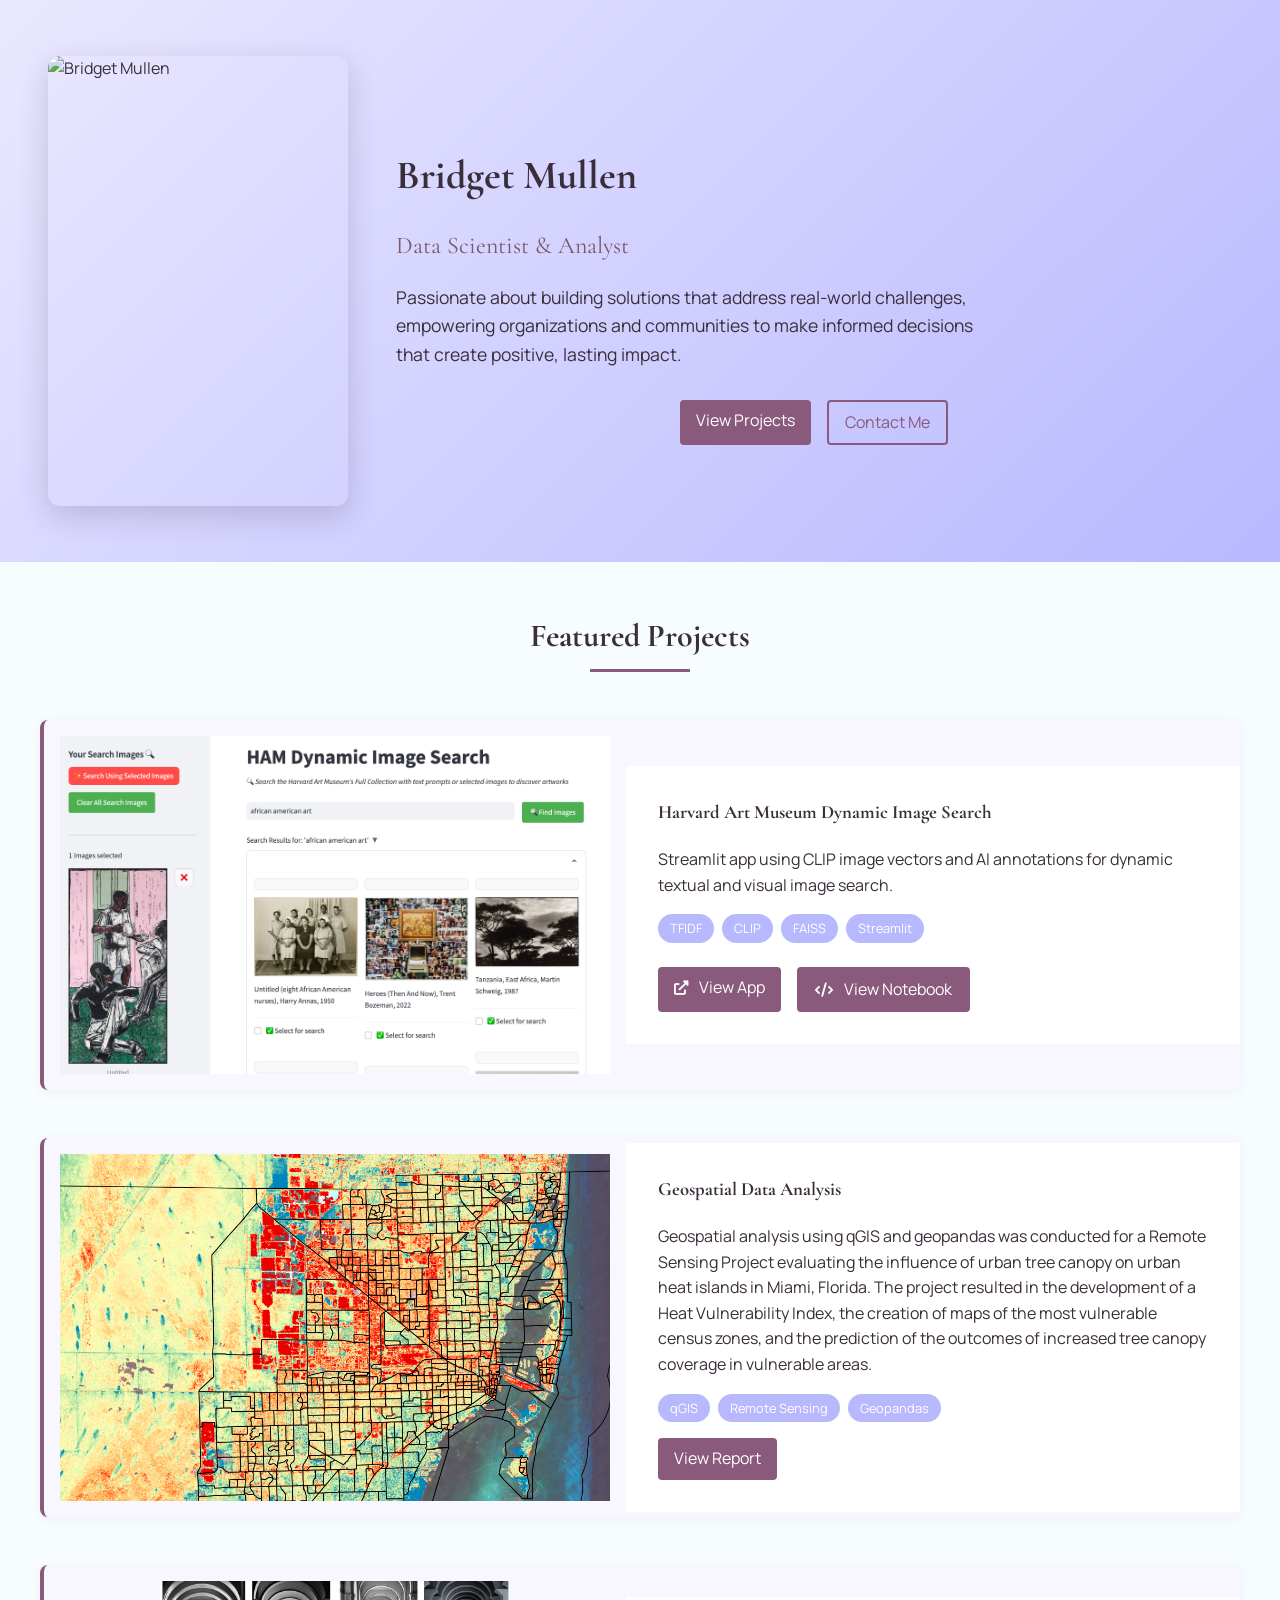
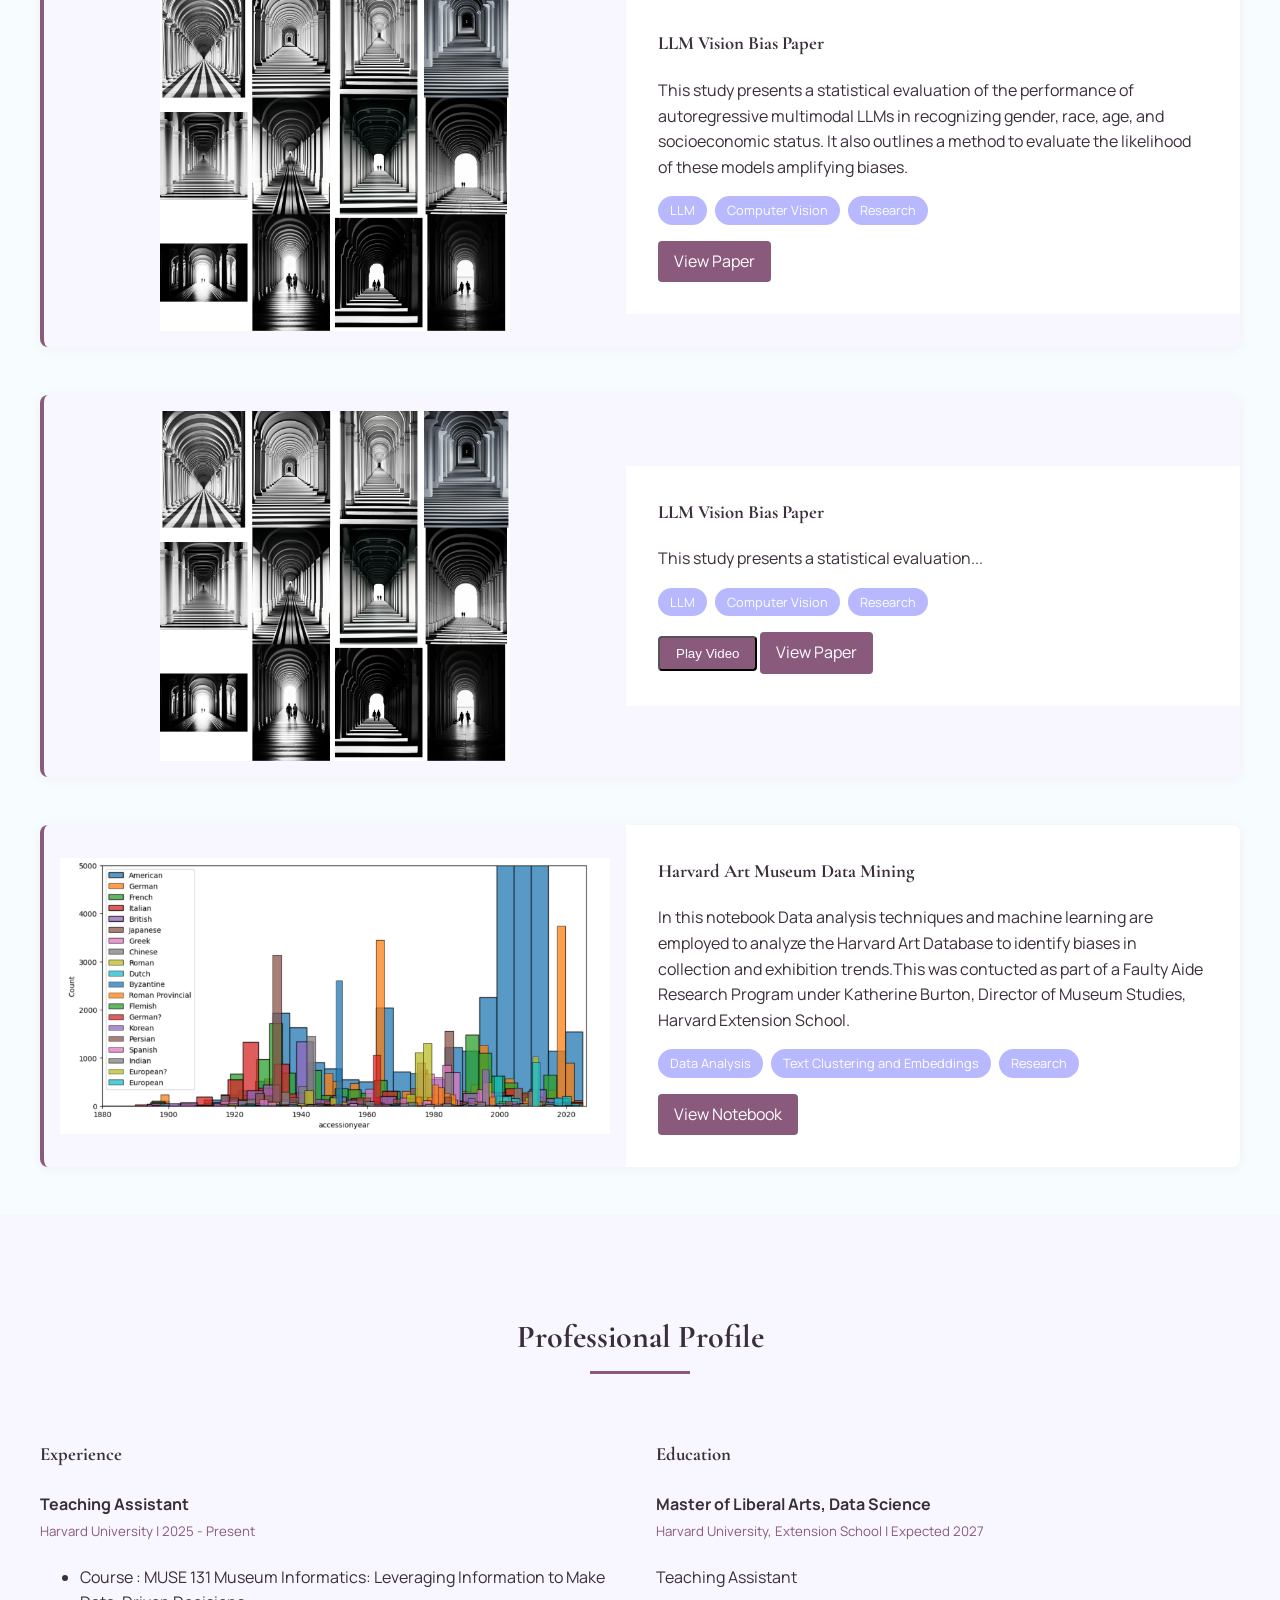
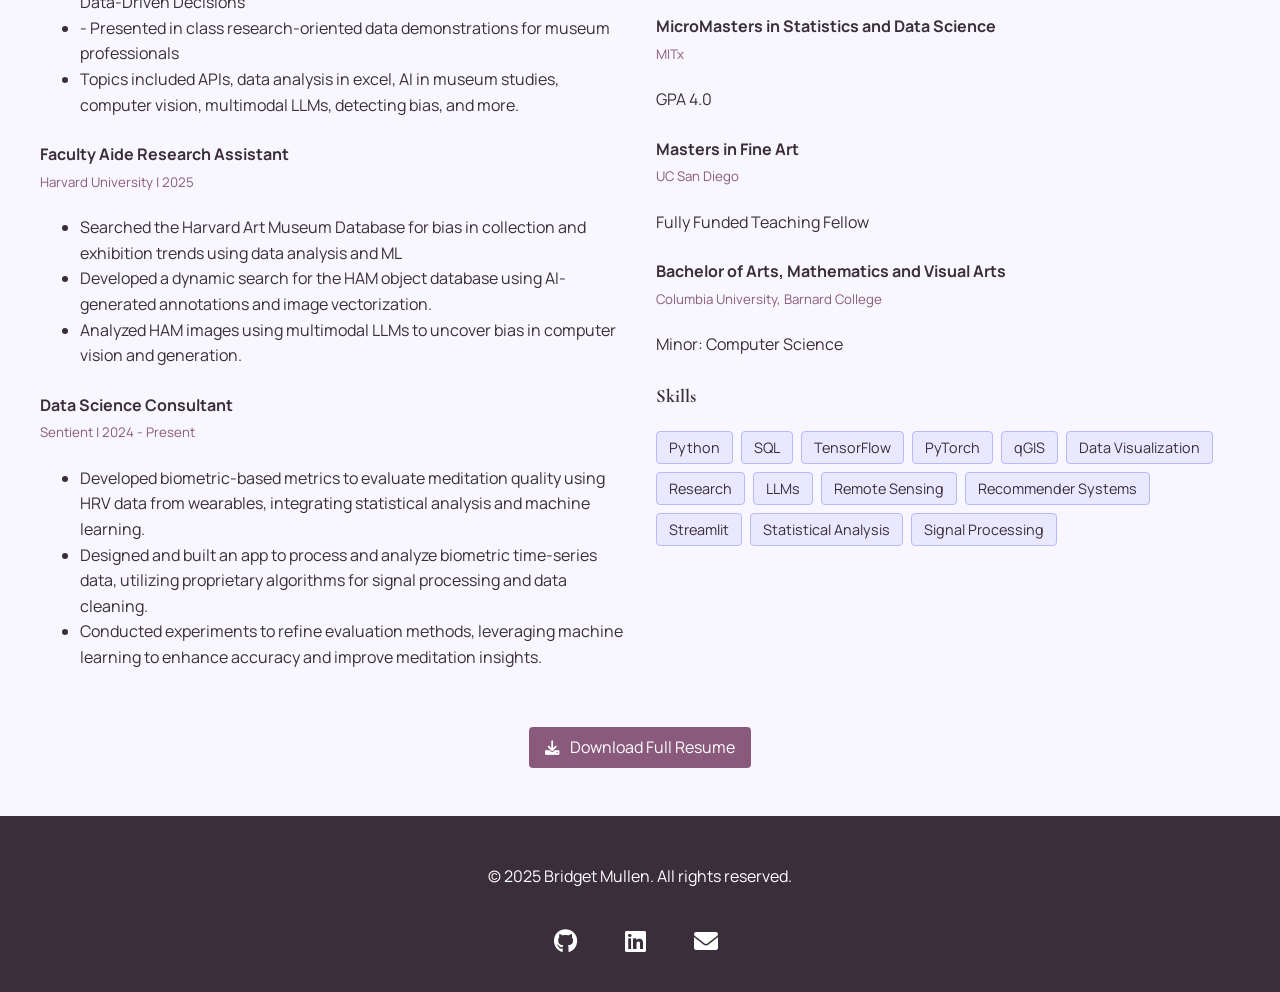
==== index.html @ e58951cc "Update index.html" ====
<!DOCTYPE html>
<html lang="en">
<head>
    <meta charset="UTF-8">
    <meta name="viewport" content="width=device-width, initial-scale=1.0">
    <meta name="description" content="Data Science Portfolio of Bridget Mullen">
    <title>Bridget Mullen | Data Science Portfolio</title>
    <link rel="stylesheet" href="style.css">
    <link href="https://fonts.googleapis.com/css2?family=Manrope:wght@400;700&family=Cormorant+Garamond:wght@400;700&display=swap" rel="stylesheet">
    <link rel="stylesheet" href="https://cdnjs.cloudflare.com/ajax/libs/font-awesome/6.0.0/css/all.min.css">
</head>
<body>
   <header class="hero">
    <div class="hero-content">
        <!-- Image on the left -->
        <div class="profile-image-container">
            <img src="https://github.com/bridget-mullen/bridget-mullen.github.io/blob/main/assets/images/%2312%20-%20Bridget%20Mullen%20-%20HeadshotPro.png?raw=true" alt="Bridget Mullen" class="profile-image">
        </div>
        
        <!-- Text content on the right -->
        <div class="hero-text">
            <h1>Bridget Mullen</h1>
            <h2>Data Scientist & Analyst</h2>
            <p class="hero-description">Passionate about building solutions that address real-world challenges, empowering organizations and communities to make informed decisions that create positive, lasting impact.</p>
            <div class="hero-buttons">
                <a href="#projects" class="btn">View Projects</a>
                <a href="#contact" class="btn btn-outline">Contact Me</a>
            </div>
        </div>
    </div>
</header>

    <section id="projects" class="projects">
        <h2 class="section-title">Featured Projects</h2>
        <div class="project-card">
    <div class="project-image">
        <img src="assets/images/image_search.png" alt="Dynamic Image Search">
    </div>
    <div class="project-details">
        <h3>Harvard Art Museum Dynamic Image Search</h3>
        <p>Streamlit app using CLIP image vectors and AI annotations for dynamic textual and visual image search.</p>
        <div class="project-tech">
            <span>TFIDF</span>
            <span>CLIP</span>
            <span>FAISS</span>
            <span>Streamlit</span>
        </div>
        <div class="project-buttons">
            <a href="https://ham-dynamic-search.streamlit.app/" class="btn" target="_blank">
                <i class="fas fa-external-link-alt"></i> View App
            </a>
            <a href="https://bridget-mullen.github.io/assets/docs/Final_Project-Copy3.html" class="btn btn-secondary" target="_blank">
           
                <i class="fas fa-code"></i> View Notebook
            </a>
        </div>
    </div>
</div>
       

        <div class="project-card">
            <div class="project-image">
                <img src="assets/images/geospatial.png" alt="Geospatial Project">
            </div>
            <div class="project-details">
                <h3>Geospatial Data Analysis</h3>
                <p>Geospatial analysis using qGIS and geopandas was conducted for a Remote Sensing Project evaluating the influence of urban tree canopy on urban heat islands in Miami, Florida. The project resulted in the development of a Heat Vulnerability Index, the creation of maps of the most vulnerable census zones, and the prediction of the outcomes of increased tree canopy coverage in vulnerable areas.</p>
                <div class="project-tech">
                    <span>qGIS</span>
                    <span>Remote Sensing</span>
                    <span>Geopandas</span>
                </div>
                <a href="https://bridget-mullen.github.io/assets/docs/RS_Final_Project-compressed.pdf" class="btn" target="_blank">View Report</a>
            </div>
        </div>

                <div class="project-card">
            <div class="project-image">
                <img src="assets/images/Liberty_Party_last_gemini.jpg" alt="Vision Bias">
            </div>
            <div class="project-details">
                <h3>LLM Vision Bias Paper</h3>
                <p>This study presents a statistical evaluation of the performance of autoregressive multimodal LLMs in recognizing gender, race, age, and socioeconomic status. It also outlines a method to evaluate the likelihood of these models amplifying biases.</p>
                <div class="project-tech">
                    <span>LLM</span>
                    <span>Computer Vision</span>
                    <span>Research</span>
                </div>
                <a href="https://github.com/bridget-mullen/urban-heat-analysis" class="btn" target="_blank">View Paper</a>
            </div>
        </div>

        <div class="project-card">
            <div class="project-image">
                <img src="assets/images/Liberty_Party_last_gemini.jpg" alt="Vision Bias">
            </div>
            <div class="project-details">
                <h3>LLM Vision Bias Paper</h3>
                <p>This study presents a statistical evaluation...</p>
                <div class="project-tech">
                    <span>LLM</span>
                    <span>Computer Vision</span>
                    <span>Research</span>
                </div>
                
                <!-- Button to show/hide the iframe -->
                <button onclick="toggleVideo()" class="btn">Play Video</button>
                
                <!-- Hidden iframe (initially invisible) -->
                <iframe id="drive-video" src="https://drive.google.com/file/d/1A3BQ5AdzlNf-homxu3ZvRNxUe1dcqLgn/preview" width="600" height="400" allow="autoplay" style="display: none; margin-top: 15px; border: none;"></iframe>
                
                <a href="https://github.com/bridget-mullen/urban-heat-analysis" class="btn" target="_blank">View Paper</a>
            </div>
        </div>
        
        <!-- Simple inline JavaScript (no separate .js file needed) -->
        <script>
        function toggleVideo() {
            const iframe = document.getElementById('drive-video');
            const button = document.querySelector('button[onclick="toggleVideo()"]');
            
            if (iframe.style.display === 'none') {
                iframe.style.display = 'block';
                button.textContent = 'Hide Video';
            } else {
                iframe.style.display = 'none';
                button.textContent = 'Play Video';
            }
        }
        </script>

                        <div class="project-card">
            <div class="project-image">
                <img src="assets/images/HAM_culture.png" alt="HAM Analysis">
            </div>
            <div class="project-details">
                <h3>Harvard Art Museum Data Mining</h3>
                <p>In this notebook Data analysis techniques and machine learning are employed to analyze the Harvard Art Database to identify biases in collection and exhibition trends.This was contucted as part of a Faulty Aide Research Program under Katherine Burton, Director of Museum Studies, Harvard Extension School.</p>
                <div class="project-tech">
                    <span>Data Analysis</span>
                    <span>Text Clustering and Embeddings</span>
                    <span>Research</span>
                </div>
                <a href="https://bridget-mullen.github.io/assets/docs/Final_Presentation.html" class="btn" target="_blank">View Notebook</a>
            </div>
        </div>
        
    </section>

    <section class="resume">
        <h2 class="section-title">Professional Profile</h2>
        <div class="resume-content">
            <div class="resume-column">
                <h3>Experience</h3>
                <div class="resume-item">
                    <h4>Teaching Assistant</h4>
                    <h5>Harvard University | 2025 - Present</h5>
                    <ul>
                        <li>Course : MUSE 131 Museum Informatics: Leveraging Information to Make Data-Driven Decisions</li>
                        <li>- Presented in class research-oriented data demonstrations for museum professionals </li>
                        <li>Topics included APIs, data analysis in excel, AI in museum studies, computer vision, multimodal LLMs, detecting bias, and more.</li>
                    </ul>
                </div>
                <div class="resume-item">
                    <h4>Faculty Aide Research Assistant</h4>
                    <h5>Harvard University | 2025 </h5>
                    <ul>
                        <li>Searched the Harvard Art Museum Database for bias in collection and exhibition trends using data analysis and ML</li>
                        <li>Developed a dynamic search for the HAM object database using AI-generated annotations and image vectorization.</li>
                        <li>Analyzed HAM images using multimodal LLMs to uncover bias in computer vision and generation.</li>
                    </ul>
                </div>
                <div class="resume-item">
                    <h4>Data Science Consultant</h4>
                    <h5>Sentient | 2024 - Present </h5>
                    <ul>
                        <li>Developed biometric-based metrics to evaluate meditation quality using HRV data from wearables, integrating statistical analysis and machine learning.</li>
                        <li>Designed and built an app to process and analyze biometric time-series data, utilizing proprietary algorithms for signal processing and data cleaning.</li>
                        <li>Conducted experiments to refine evaluation methods, leveraging machine learning to enhance accuracy and improve meditation insights.</li>
                    </ul>
                </div>
            </div>
            
            <div class="resume-column">
                <h3>Education</h3>
                <div class="resume-item">
                    <h4>Master of Liberal Arts, Data Science</h4>
                    <h5>Harvard University, Extension School | Expected 2027</h5>
                     <p>Teaching Assistant</p>
                    
                </div>
                <div class="resume-item">
                    <h4>MicroMasters in Statistics and Data Science</h4>
                    <h5>MITx </h5>
                    <p>GPA 4.0</p>
                 
                </div>
                <div class="resume-item">
                    <h4>Masters in Fine Art</h4>
                    <h5>UC San Diego</h5>
                    <p>Fully Funded Teaching Fellow</p>
                 
                </div>
                 <div class="resume-item">
                    <h4>Bachelor of Arts, Mathematics and Visual Arts</h4>
                    <h5>Columbia University, Barnard College </h5>
                     <p>Minor: Computer Science</p>
                   
                </div>
                
                <h3>Skills</h3>
                <div class="skills">
                    <span>Python</span>
                    <span>SQL</span>
                    <span>TensorFlow</span>
                    <span>PyTorch</span>
                    <span>qGIS</span>
                    <span>Data Visualization</span>
                    <span>Research</span>
                    <span>LLMs</span>
                    <span>Remote Sensing</span>
                    <span>Recommender Systems</span>
                    <span>Streamlit</span>
                    <span>Statistical Analysis</span>
                    <span>Signal Processing</span>
                </div>
            </div>
        </div>
        
        <div class="resume-download">
            <a href="assets/resume.pdf" class="btn" download><i class="fas fa-download"></i> Download Full Resume</a>
        </div>
    </section>

    <footer id="contact">
        <div class="footer-content">
            <p>© 2025 Bridget Mullen. All rights reserved.</p>
            <div class="social-links">
                <a href="https://github.com/bridget-mullen" target="_blank" aria-label="GitHub"><i class="fab fa-github"></i></a>
                <a href="https://linkedin.com/in/bridget-mullen-data-science" target="_blank" aria-label="LinkedIn"><i class="fab fa-linkedin"></i></a>
                <a href="mailto:bra026@g.harvard.edu" aria-label="Email"><i class="fas fa-envelope"></i></a>
            </div>
        </div>
    </footer>
</body>
</html>
---- style.css ----
:root {
    /* Original Lavender Base */
    --primary-color: #EAE8FF;       /* Pale lavender (background) */
    --secondary-color: #B8B8FF;     /* Periwinkle (secondary accents) */
    --light-color: #F8F7FF;         /* Ice white (cards/containers) */
    
    /* New Maroon-Infused Colors */
    --accent-color: #8A5A7D;        /* Muted maroon (primary accent) */
    --dark-color: #3A2E3A;          /* Deep maroon-purple (text/headers) */
    --contrast-color: #6D4C5C;      /* Dusty maroon (secondary accents) */
    
    /* Text Colors */
    --text-primary: #3A2E3A;        /* Dark maroon for body text */
    --text-secondary: #5A4A5A;      /* Soft purple-gray for subtitles */

    /* Trial Colors */
    --trial-blue: #f7fcff;
    
    /* Fonts */
    --font-primary: 'Manrope', sans-serif;
    --font-secondary: 'Cormorant Garamond', serif;
    
}


h1, h2, h3 {
  color: var(--dark-color);         /* Deep maroon headers */
  font-family: var(--font-secondary);
}

a, .btn {
  color: var(--accent-color);       /* Muted maroon links */
}
body {
    font-family: var(--font-primary);
    line-height: 1.6;
    color: var(--dark-color);
    margin: 0;
    padding: 0;
    background: var(--trial-blue);
    color: var(--text-primary);       /* Maroon text on lavender */
}

.hero {
    background: linear-gradient(135deg, var(--primary-color), var(--secondary-color));
    padding: 1.5rem 1rem;
}

.hero-content {
    display: flex;
    align-items: center;
    gap: 3rem;
    max-width: 1200px;
    margin: 0 auto;
    padding: 2rem;
}

.hero-content h1 {
    font-family: var(--font-secondary);
    font-size: 3rem;
    margin-bottom: 0.5rem;
}

.hero-content h2 {
    font-weight: 300;
    font-size: 1.5rem;
    opacity: 0.9;
}
.hero-description {
    font-size: 1.1rem;
    line-height: 1.6;
    margin-bottom: 1.5rem;
    color: var(--text-primary);
    max-width: 600px;
}

.hero-text {
    flex: 1;
}

.hero-text h1 {
    font-size: 2.5rem;
    margin-bottom: 0.5rem;
    color: var(--dark-color);
}

.hero-text h2 {
    font-size: 1.5rem;
    font-weight: 400;
    margin-bottom: 1rem;
    color: var(--contrast-color);
}

.section-title {
    font-family: var(--font-secondary);
    font-size: 2rem;
    text-align: center;
    margin: 3rem 0;
    position: relative;
}

.section-title:after {
    content: "";
    display: block;
    width: 100px;
    height: 3px;
    background: var(--accent-color);
    margin: 0.5rem auto;
}

.projects {
    max-width: 1200px;
    margin: 0 auto;
    padding: 0 1rem;
}

.project-card {
    display: flex;
    margin-bottom: 3rem;
    box-shadow: 0 5px 15px rgba(0,0,0,0.1);
    border-radius: 8px;
    overflow: hidden;
    transition: transform 0.3s ease;
    align-items: center; /* This is the key property for vertical centering */

}


.project-card {
  background: var(--light-color);
  border-left: 4px solid var(--accent-color); /* Maroon accent */
  box-shadow: 0 2px 12px rgba(58, 46, 58, 0.05);
}
/* Project buttons container */
.project-buttons {
    display: flex;
    gap: 1rem;
    margin-top: 1.5rem;
    flex-wrap: wrap;
}

/* Secondary button style */
.btn-secondary {
    background: var(--light-color);
    color: var(--accent-color);
    border: 2px solid var(--accent-color);
}

.btn-secondary:hover {
    background: var(--accent-color);
    color: white;
}

/* Button icons */
.btn i {
    margin-right: 8px;
    font-size: 0.9em;
}

.project-image {
    flex: 1;
    display: flex; /* Added */
    align-items: center; /* Added */
    justify-content: center; /* Added */
    min-height: 250px; /* Ensures consistent height */
    padding: 1rem; /* Optional: adds some spacing */
}

.project-image img {
    max-width: 100%;
    max-height: 350px; /* Control maximum image height */
    width: auto;
    height: auto;
    object-fit: contain; /* Preserves aspect ratio */
}



.project-details {
    flex: 1;
    padding: 2rem;
    background: white;
}

.project-details h3 {
    font-family: var(--font-secondary);
    color: var(--dark-color);
    margin-top: 0;
}

/* Profile Image Styling */
.profile-image-container {
    width: 300px; /* Adjust based on your image proportions */
    height: 450px; /* Tall rectangle format */
    border-radius: 12px;
    overflow: hidden;
    box-shadow: 0 10px 30px rgba(58, 46, 58, 0.2);
    flex-shrink: 0;
}

.profile-image {
    width: 100%;
    height: 100%;
    object-fit: cover;
    transition: transform 0.3s ease;
}

.profile-image:hover {
    transform: scale(1.03);
}

.btn {
    display: inline-block;
    background: var(--accent-color);
    color: white;
    padding: 0.5rem 1rem;
    border-radius: 4px;
    text-decoration: none;
    transition: background 0.3s ease;
}

.btn:hover {
    background: var(--contrast-color);
      transform: translateY(-2px);
}

.resume {
    background: var(--light-color);
    padding: 3rem 1rem;
}

.resume-content {
    max-width: 1200px;
    margin: 0 auto;
    display: flex;
    gap: 2rem;
}

.resume-column {
    flex: 1;
}

.resume-item {
    margin-bottom: 1.5rem;
}

.resume-item h4 {
    margin-bottom: 0.25rem;
}

.resume-item h5 {
    color: var(--accent-color);
    font-weight: 400;
    margin-top: 0;
}

.resume-download {
    text-align: center;
    margin-top: 2rem;
}

footer {
    text-align: center;
    padding: 2rem;
    background: var(--dark-color);
    color: white;
}

.social-links a {
    color: white;
    margin: 0 0.5rem;
    text-decoration: none;
}
::selection {
  background: var(--secondary-color); /* Periwinkle highlight */
  color: white;
}

hr {
  border: 1px solid var(--contrast-color); /* Dusty maroon divider */
  opacity: 0.2;
}
@media (prefers-color-scheme: dark) {
  :root {
    --primary-color: #1E1A24;       /* Deep purple background */
    --light-color: #2A2438;         /* Maroon-tinged containers */
    --text-primary: #E2DFFF;         /* Lavender text */
    --accent-color: #C49AB3;         /* Soft maroon */
  }
}
@media (max-width: 768px) {
    .project-card {
        flex-direction: column;
    }
    
    .project-image {
        min-height: 200px;
        width: 100%;
    }
    
    .project-image img {
        max-height: 200px;
    }

    .resume-content {
        flex-direction: column;
    }
}
/* Responsive adjustments */
@media (max-width: 768px) {
    .hero-content {
        flex-direction: column;
        text-align: center;
        gap: 2rem;
    }
    
    .profile-image-container {
        width: 200px;
        height: 280px;
    }
    
    .hero-text {
        display: flex;
        flex-direction: column;
        align-items: center;
    }
    
    .hero-description {
        text-align: center;
    }
}
/* Add these to your existing CSS */

/* Font Awesome icons alignment */
.social-links i, .btn i {
    margin-right: 8px;
}

/* Hero buttons */
.hero-buttons {
    display: flex;
    gap: 1rem;
    justify-content: center;
    margin-top: 2rem;
}

.btn-outline {
    background: transparent;
    border: 2px solid var(--accent-color);
    color: var(--accent-color);
}

/* Project technologies tags */
.project-tech {
    display: flex;
    flex-wrap: wrap;
    gap: 0.5rem;
    margin: 1rem 0;
}

.project-tech span {
    background: var(--secondary-color);
    color: white;
    padding: 0.25rem 0.75rem;
    border-radius: 20px;
    font-size: 0.8rem;
}

/* Skills section */
.skills {
    display: flex;
    flex-wrap: wrap;
    gap: 0.5rem;
}

.skills span {
    background: var(--primary-color);
    color: var(--text-primary);
    padding: 0.25rem 0.75rem;
    border-radius: 4px;
    font-size: 0.9rem;
    border: 1px solid var(--secondary-color);
}

/* Footer improvements */
.footer-content {
    max-width: 1200px;
    margin: 0 auto;
    display: flex;
    flex-direction: column;
    align-items: center;
    gap: 1rem;
}

.social-links {
    display: flex;
    gap: 1.5rem;
}

.social-links a {
    font-size: 1.5rem;
    transition: transform 0.3s ease;
}

.social-links a:hover {
    transform: translateY(-3px);
    color: var(--secondary-color);
}

/* Animation for project cards */
.project-card:hover {
    transform: translateY(-5px);
    box-shadow: 0 10px 20px rgba(58, 46, 58, 0.1);
}

/* Accessibility improvements */
a:focus, button:focus {
    outline: 2px solid var(--accent-color);
    outline-offset: 2px;
}
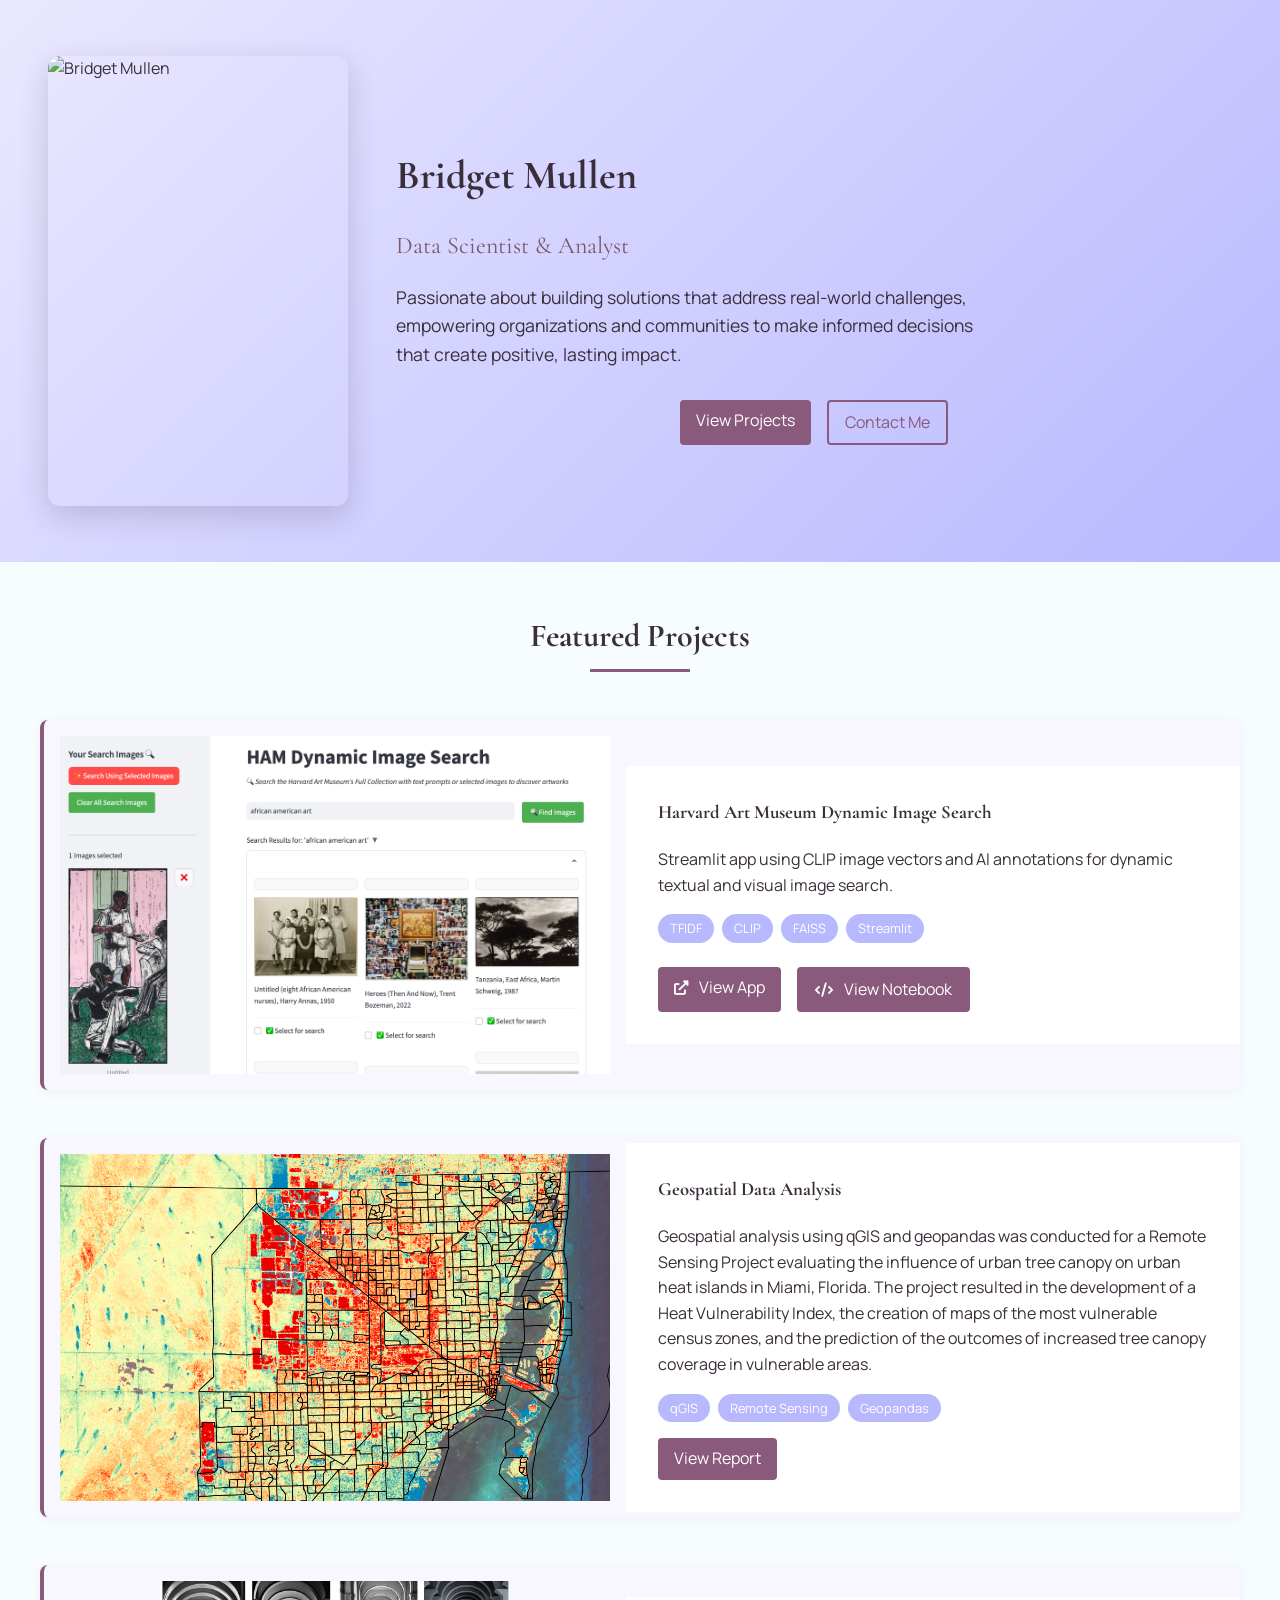
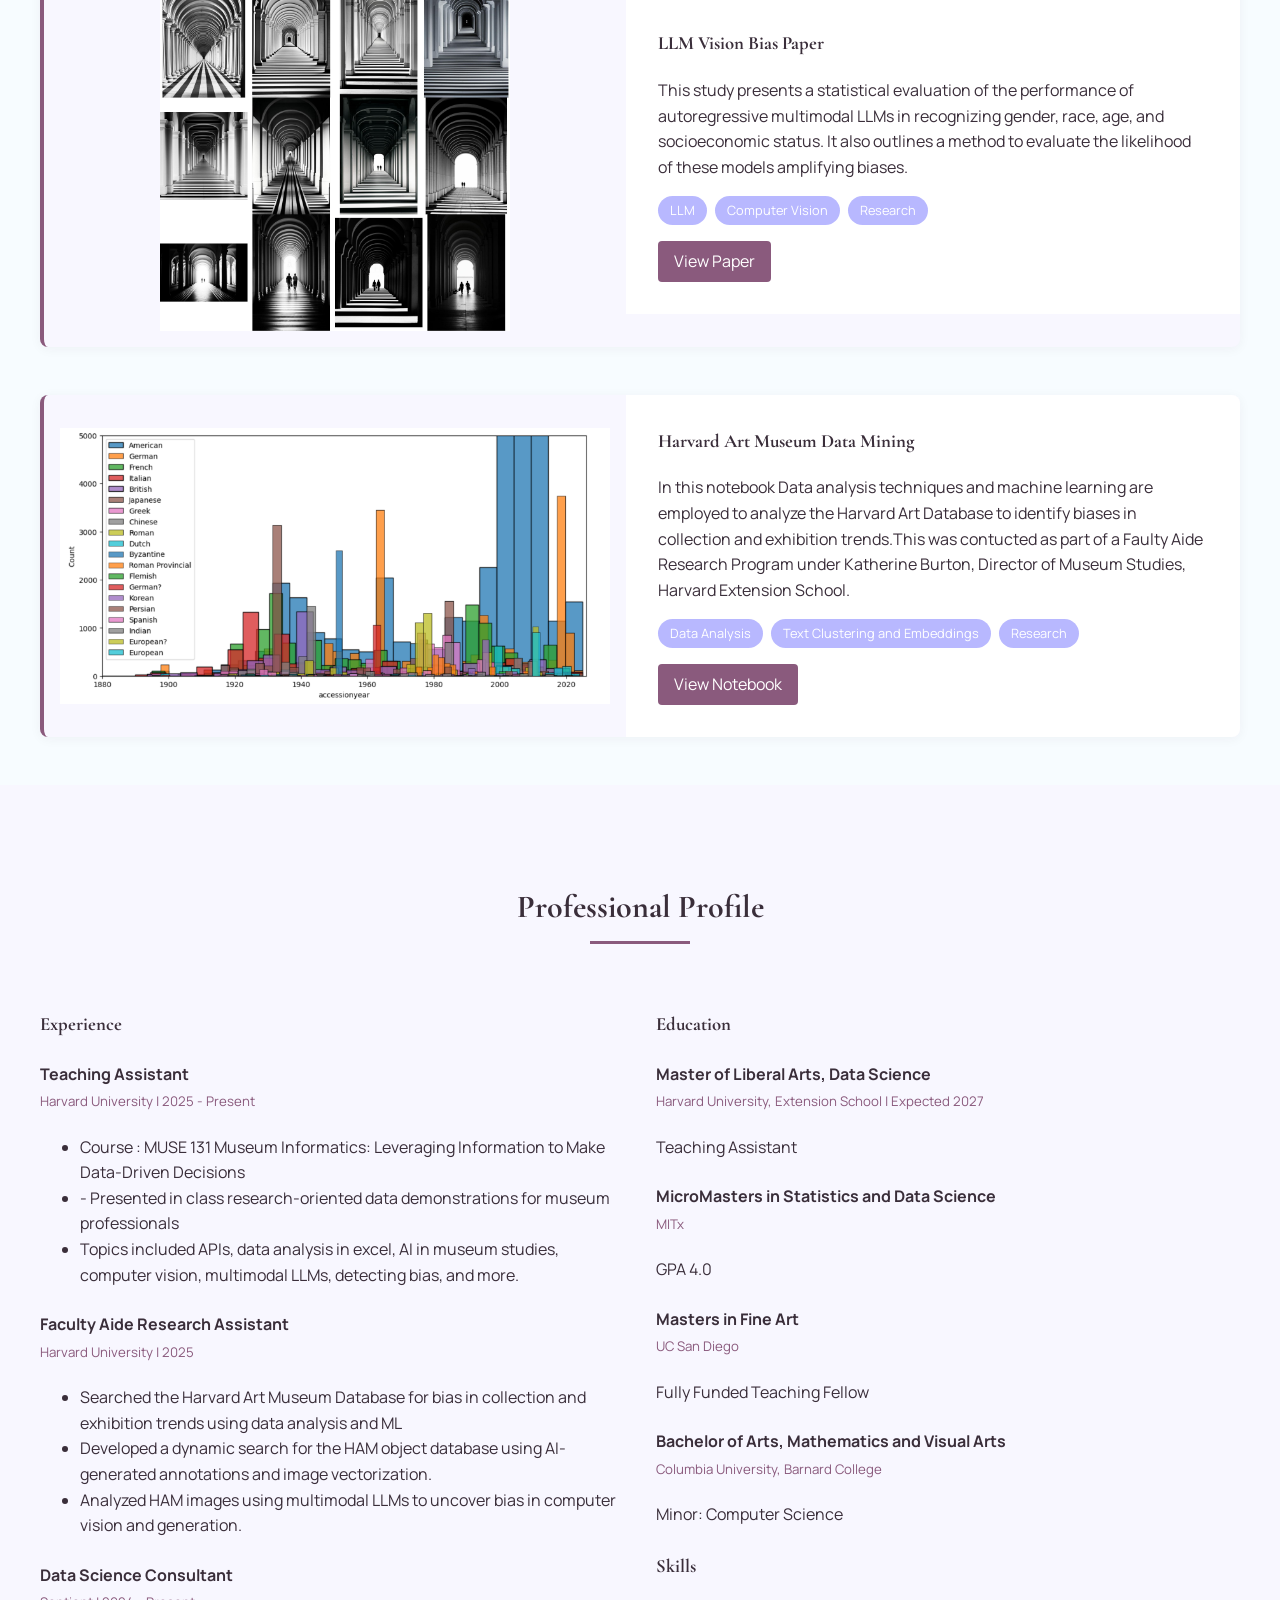
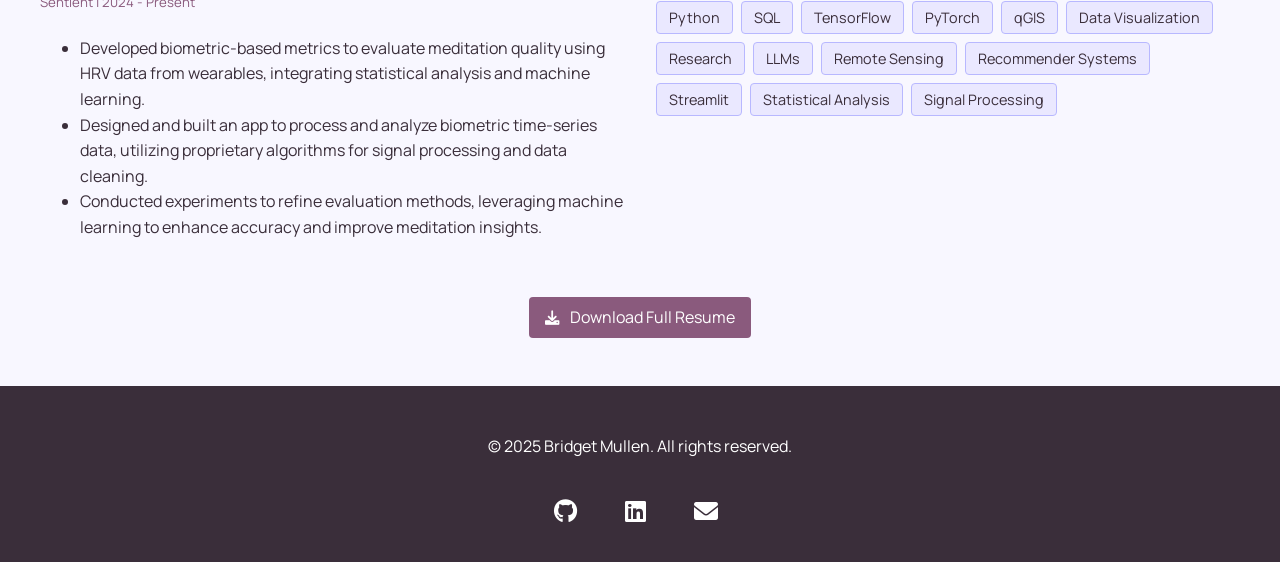
==== commit 578c7fb7: "Update index.html" ====
--- a/index.html
+++ b/index.html
@@ -90,44 +90,7 @@
             </div>
         </div>
 
-        <div class="project-card">
-            <div class="project-image">
-                <img src="assets/images/Liberty_Party_last_gemini.jpg" alt="Vision Bias">
-            </div>
-            <div class="project-details">
-                <h3>LLM Vision Bias Paper</h3>
-                <p>This study presents a statistical evaluation...</p>
-                <div class="project-tech">
-                    <span>LLM</span>
-                    <span>Computer Vision</span>
-                    <span>Research</span>
-                </div>
-                
-                <!-- Button to show/hide the iframe -->
-                <button onclick="toggleVideo()" class="btn">Play Video</button>
-                
-                <!-- Hidden iframe (initially invisible) -->
-                <iframe id="drive-video" src="https://drive.google.com/file/d/1A3BQ5AdzlNf-homxu3ZvRNxUe1dcqLgn/preview" width="600" height="400" allow="autoplay" style="display: none; margin-top: 15px; border: none;"></iframe>
-                
-                <a href="https://github.com/bridget-mullen/urban-heat-analysis" class="btn" target="_blank">View Paper</a>
-            </div>
-        </div>
-        
-        <!-- Simple inline JavaScript (no separate .js file needed) -->
-        <script>
-        function toggleVideo() {
-            const iframe = document.getElementById('drive-video');
-            const button = document.querySelector('button[onclick="toggleVideo()"]');
-            
-            if (iframe.style.display === 'none') {
-                iframe.style.display = 'block';
-                button.textContent = 'Hide Video';
-            } else {
-                iframe.style.display = 'none';
-                button.textContent = 'Play Video';
-            }
-        }
-        </script>
+
 
                         <div class="project-card">
             <div class="project-image">
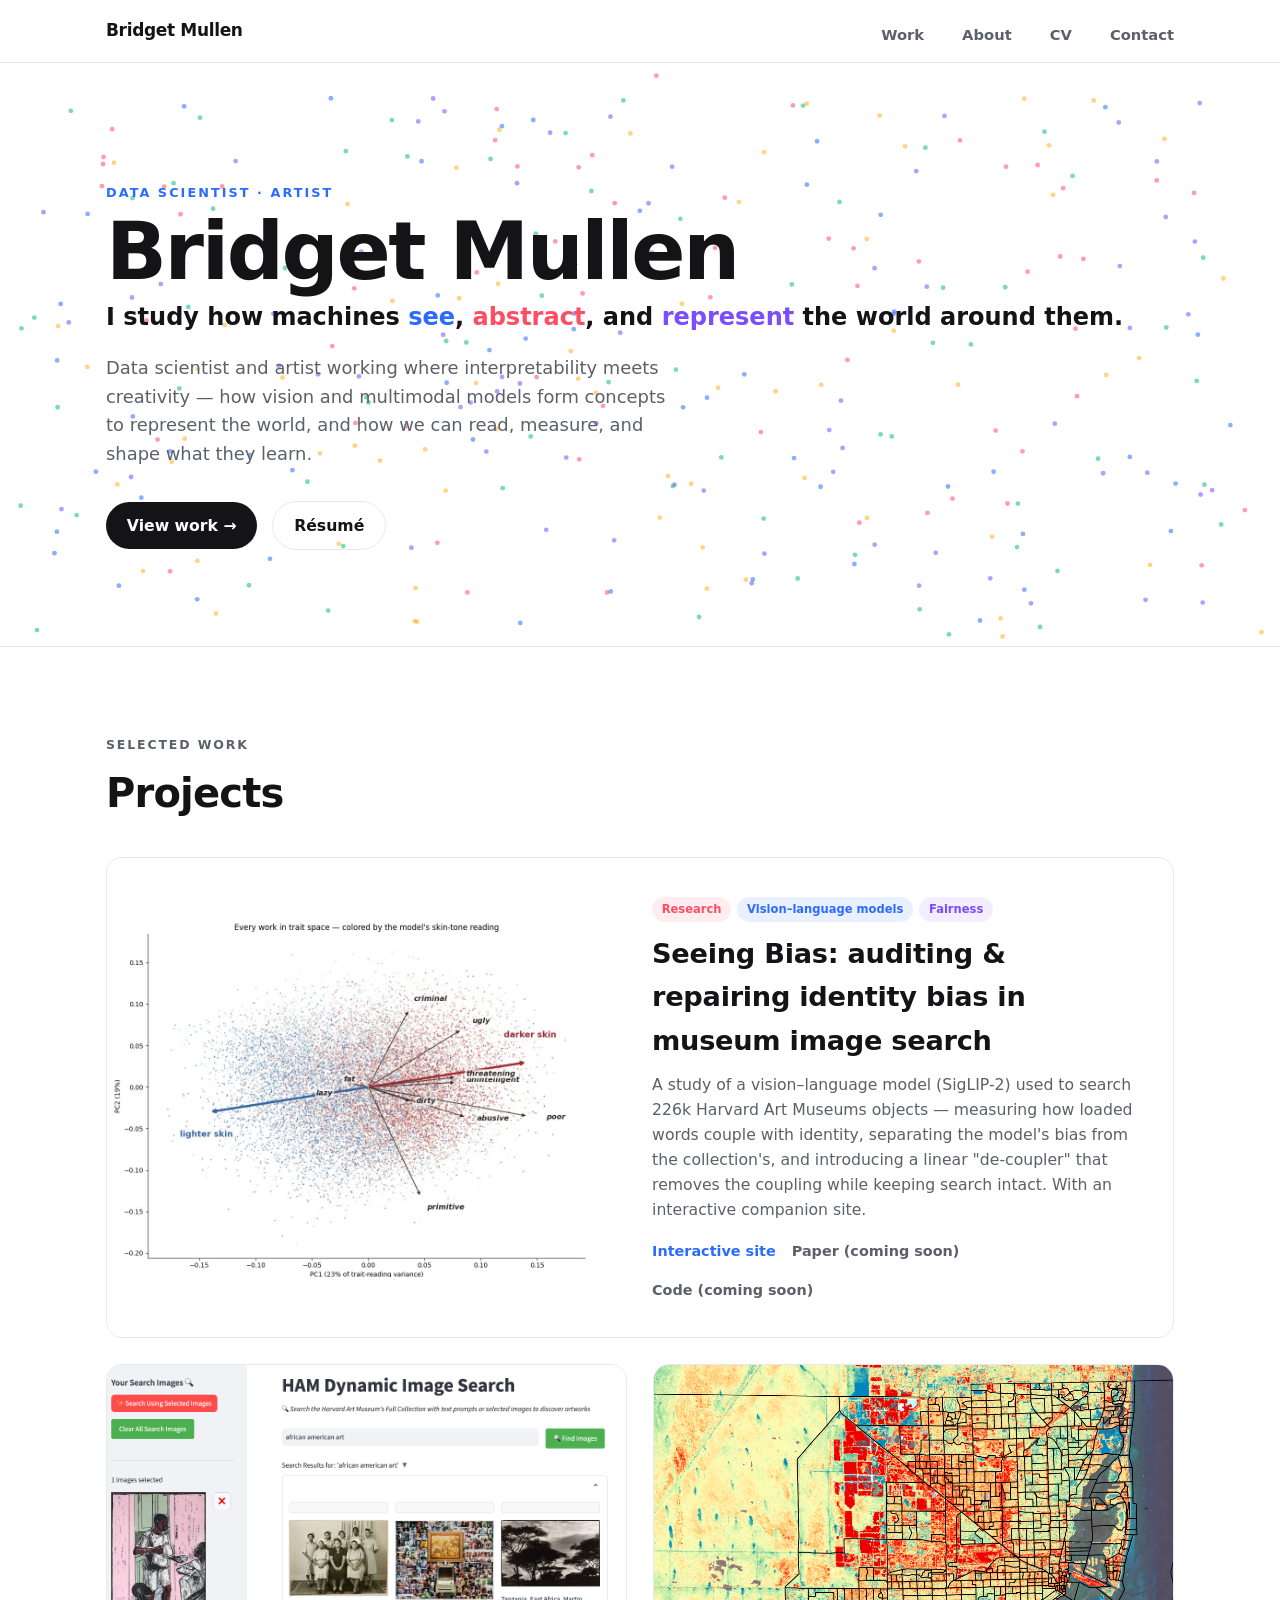
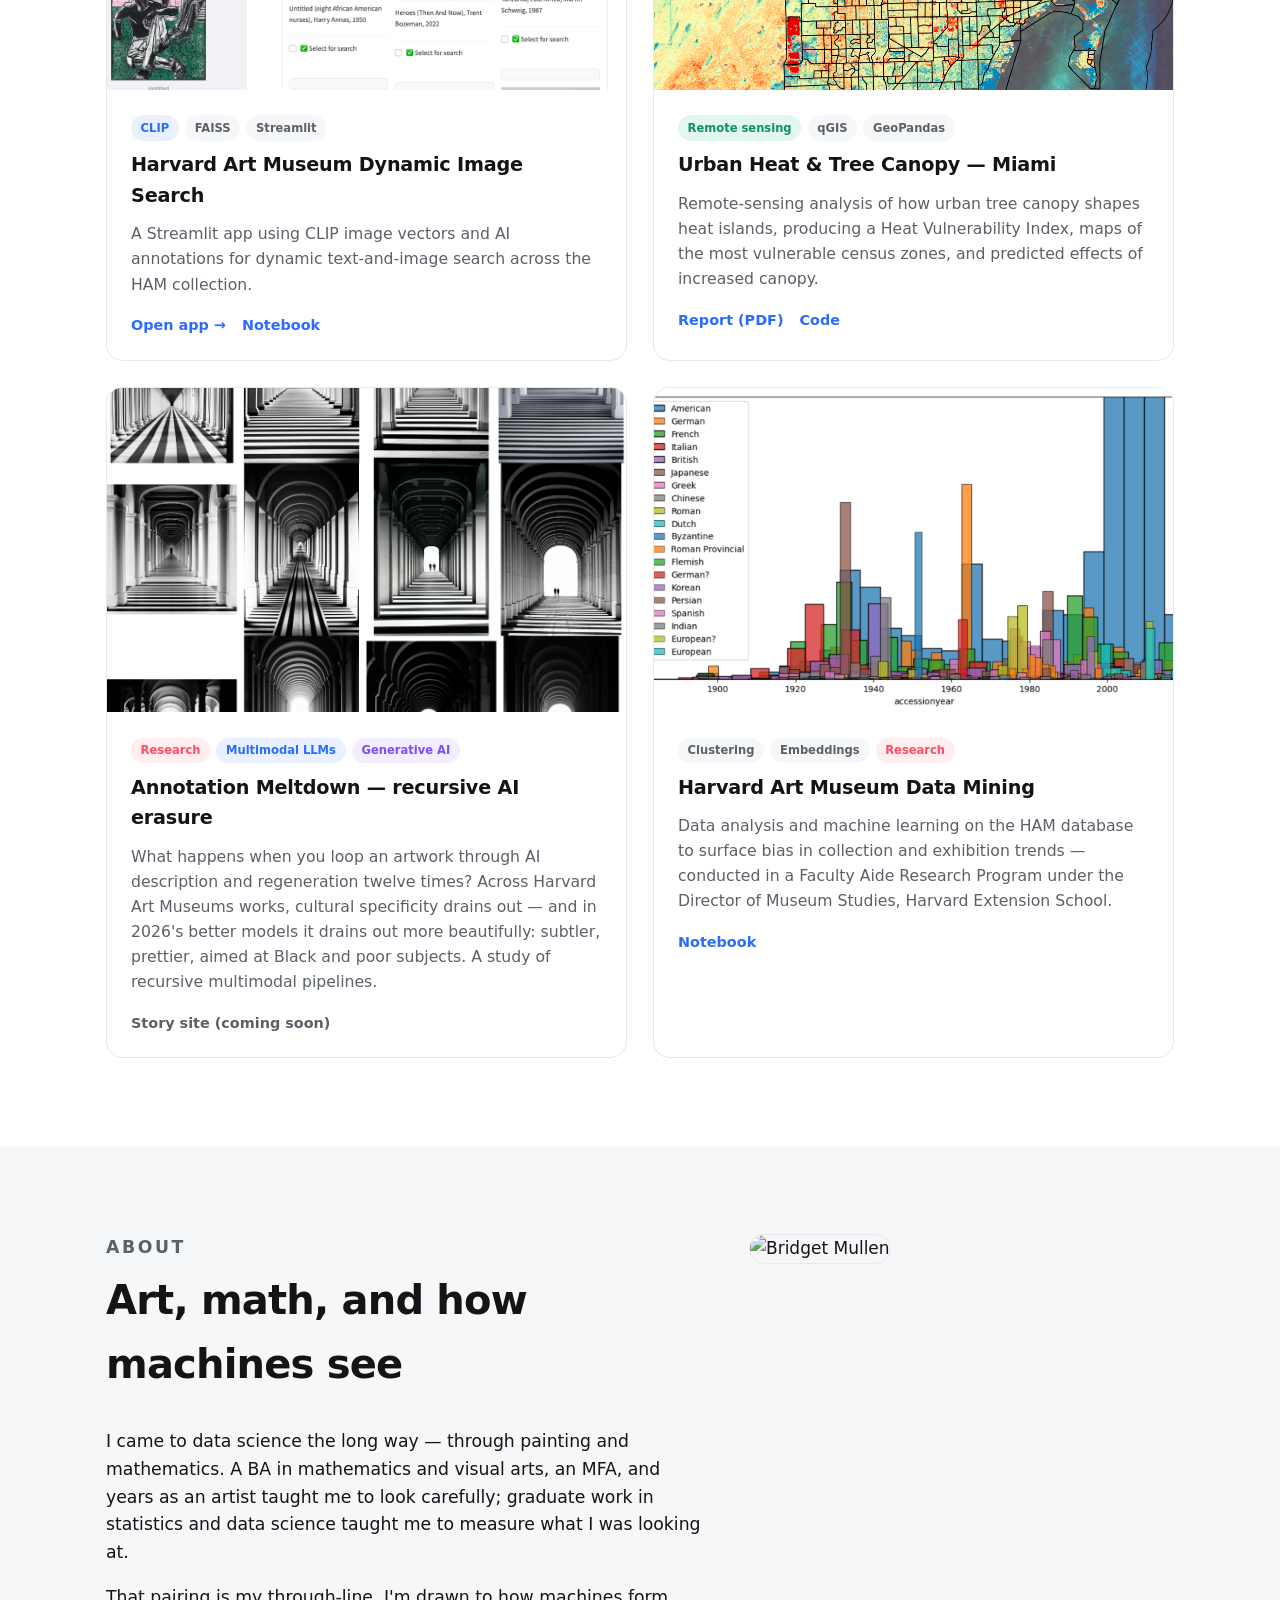
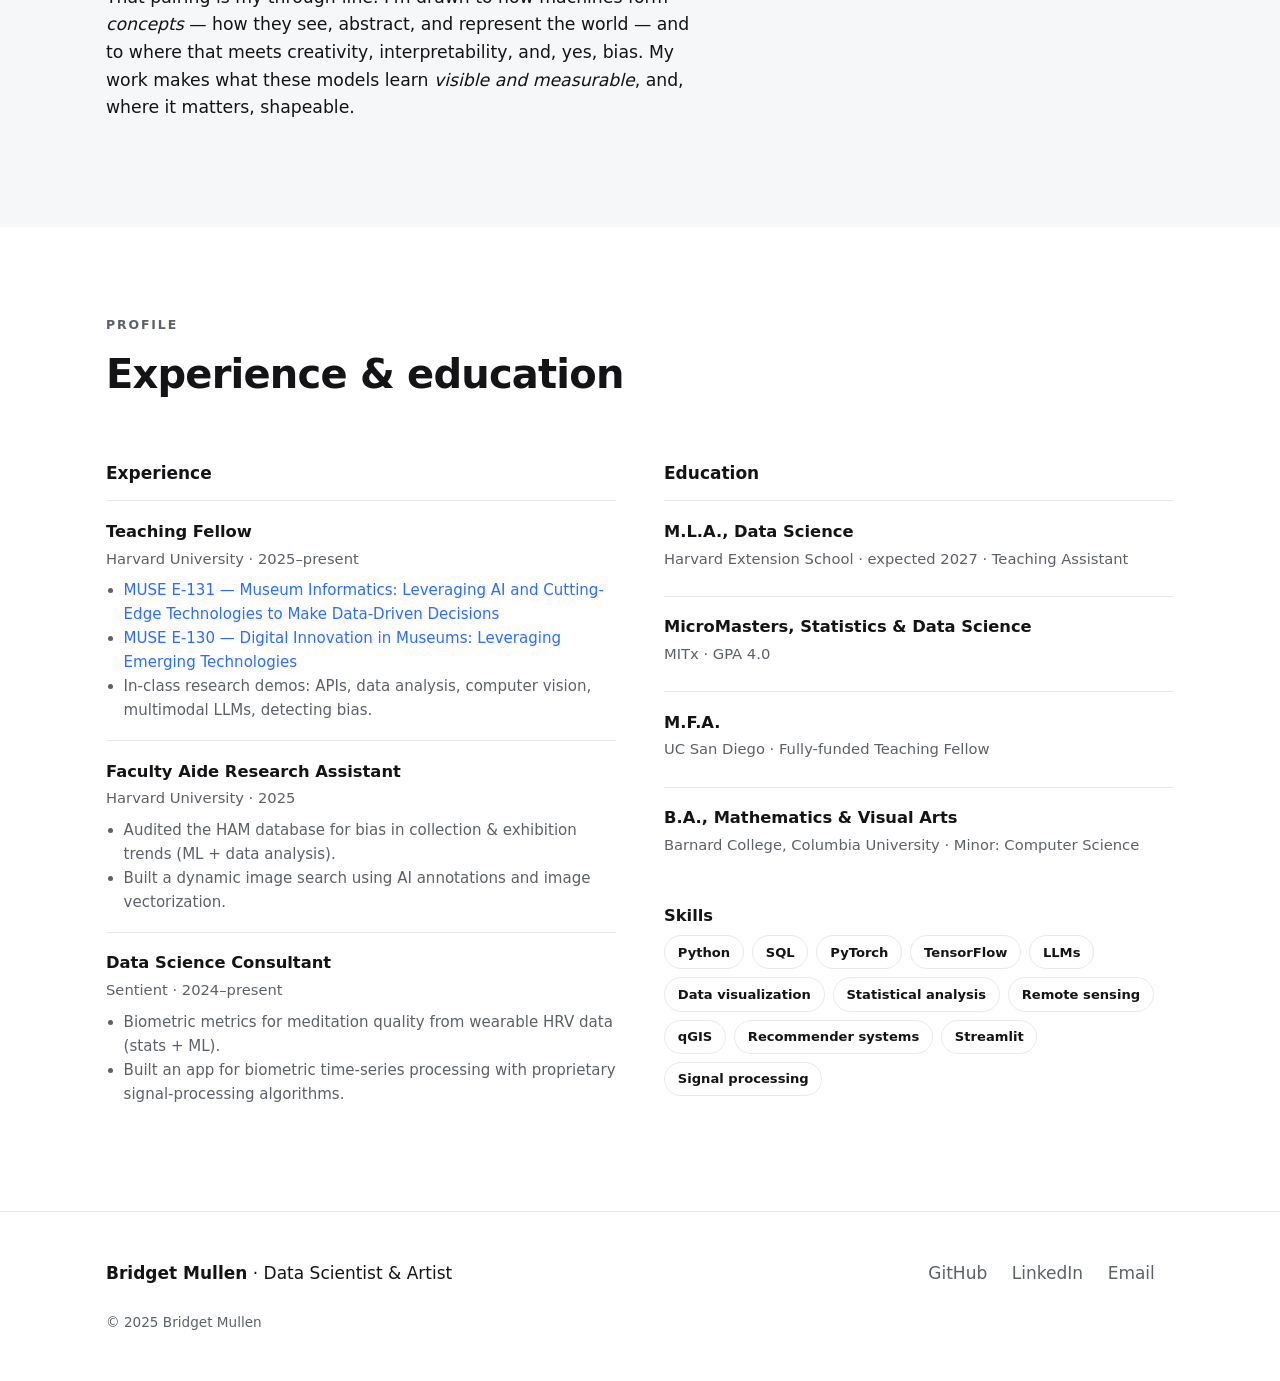
==== commit 80aa3261: "Add files via upload" ====
--- a/index.html
+++ b/index.html
@@ -1,209 +1,316 @@
-<!DOCTYPE html>
+<!doctype html>
 <html lang="en">
 <head>
-    <meta charset="UTF-8">
-    <meta name="viewport" content="width=device-width, initial-scale=1.0">
-    <meta name="description" content="Data Science Portfolio of Bridget Mullen">
-    <title>Bridget Mullen | Data Science Portfolio</title>
-    <link rel="stylesheet" href="style.css">
-    <link href="https://fonts.googleapis.com/css2?family=Manrope:wght@400;700&family=Cormorant+Garamond:wght@400;700&display=swap" rel="stylesheet">
-    <link rel="stylesheet" href="https://cdnjs.cloudflare.com/ajax/libs/font-awesome/6.0.0/css/all.min.css">
+<meta charset="utf-8">
+<meta name="viewport" content="width=device-width, initial-scale=1.0">
+<title>Bridget Mullen — Data Scientist &amp; Artist</title>
+<meta name="description" content="Bridget Mullen — data scientist and artist studying how machines see, abstract, and represent the world: interpretability, creativity, and representation.">
+<style>
+  :root{
+    --bg:#ffffff; --bg2:#f6f7f9; --ink:#141417; --soft:#5b6069; --line:#e7e9ee;
+    --blue:#2b6cff; --coral:#ff4d64; --amber:#ffb020; --green:#12b886; --violet:#7c4dff;
+    --sans:"Inter",system-ui,-apple-system,"Segoe UI",Roboto,Helvetica,Arial,sans-serif;
+    --display:"Inter",system-ui,sans-serif;
+    --maxw:1120px;
+  }
+  *{box-sizing:border-box}
+  html{scroll-behavior:smooth}
+  body{margin:0;background:var(--bg);color:var(--ink);font-family:var(--sans);
+       font-size:17px;line-height:1.6;-webkit-font-smoothing:antialiased}
+  a{color:inherit}
+  .wrap{max-width:var(--maxw);margin:0 auto;padding:0 26px}
+  .muted{color:var(--soft)}
+  /* nav */
+  nav{position:sticky;top:0;z-index:20;background:rgba(255,255,255,.82);backdrop-filter:blur(10px);
+      border-bottom:1px solid var(--line)}
+  nav .wrap{display:flex;align-items:center;justify-content:space-between;height:62px}
+  nav .brand{font-weight:700;letter-spacing:-.02em}
+  nav .links a{font-size:.92rem;color:var(--soft);text-decoration:none;margin-left:22px}
+  nav .links a:hover{color:var(--ink)}
+  /* hero */
+  header.hero{position:relative;overflow:hidden;border-bottom:1px solid var(--line)}
+  #scatter{position:absolute;inset:0;width:100%;height:100%;display:block}
+  .hero .wrap{position:relative;z-index:2;padding:7.5rem 26px 6rem;pointer-events:none}
+  .hero .kicker{font-size:.8rem;font-weight:600;letter-spacing:.16em;text-transform:uppercase;color:var(--blue)}
+  .hero h1{font-family:var(--display);font-size:clamp(2.6rem,7vw,5rem);line-height:1.02;
+           letter-spacing:-.03em;margin:.5rem 0 .3rem;font-weight:800}
+  .hero .role{font-size:clamp(1.1rem,2.4vw,1.5rem);font-weight:600;margin:0 0 1.1rem}
+  .hero .role .v1{color:var(--blue)} .hero .role .v2{color:var(--coral)} .hero .role .v3{color:var(--violet)}
+  .hero .thesis{max-width:560px;font-size:1.12rem;color:var(--soft);margin:0 0 2rem}
+  .cta{pointer-events:auto;display:inline-flex;gap:.5rem;align-items:center;font-weight:600;
+       font-size:.98rem;text-decoration:none;padding:.7rem 1.3rem;border-radius:999px;margin-right:.6rem}
+  .cta.primary{background:var(--ink);color:#fff}
+  .cta.primary:hover{background:var(--blue)}
+  .cta.ghost{border:1.5px solid var(--line);color:var(--ink)}
+  .cta.ghost:hover{border-color:var(--ink)}
+  /* sections */
+  section{padding:5.5rem 0}
+  .eyebrow{font-size:.78rem;font-weight:700;letter-spacing:.15em;text-transform:uppercase;color:var(--soft);margin:0 0 .4rem}
+  h2.title{font-family:var(--display);font-size:clamp(1.7rem,4vw,2.5rem);letter-spacing:-.02em;margin:0 0 2rem;font-weight:800}
+  /* projects */
+  .grid{display:grid;grid-template-columns:repeat(2,1fr);gap:26px}
+  .card{background:var(--bg);border:1px solid var(--line);border-radius:16px;overflow:hidden;
+        display:flex;flex-direction:column;transition:transform .18s ease,box-shadow .18s ease}
+  .card:hover{transform:translateY(-3px);box-shadow:0 18px 40px rgba(20,20,30,.09)}
+  .card.feature{grid-column:1 / -1;flex-direction:row}
+  .card .thumb{background:var(--bg2);aspect-ratio:16/10;overflow:hidden}
+  .card.feature .thumb{flex:1.05;aspect-ratio:auto;min-height:0;background:#fff}
+  .card .thumb img{width:100%;height:100%;object-fit:cover;display:block}
+  .card .body{padding:1.4rem 1.5rem;display:flex;flex-direction:column;gap:.6rem}
+  .card.feature .body{flex:1;justify-content:center;padding:2.2rem 2.4rem}
+  .card h3{font-size:1.2rem;margin:0;letter-spacing:-.01em}
+  .card.feature h3{font-size:1.7rem}
+  .card p{margin:0;color:var(--soft);font-size:.98rem}
+  .tags{display:flex;flex-wrap:wrap;gap:.4rem;margin-top:.2rem}
+  .tag{font-size:.72rem;font-weight:600;padding:.22rem .6rem;border-radius:999px;background:var(--bg2);color:var(--soft)}
+  .tag.b{background:rgba(43,108,255,.1);color:var(--blue)}
+  .tag.c{background:rgba(255,77,100,.1);color:var(--coral)}
+  .tag.g{background:rgba(18,184,134,.12);color:#0e8f68}
+  .tag.v{background:rgba(124,77,255,.1);color:var(--violet)}
+  .links{display:flex;flex-wrap:wrap;gap:1rem;margin-top:.5rem;font-weight:600;font-size:.9rem}
+  .links a{color:var(--blue);text-decoration:none}
+  .links a:hover{text-decoration:underline}
+  .links a.todo{color:var(--soft)}
+  /* about */
+  .about{background:var(--bg2)}
+  .about .cols{display:grid;grid-template-columns:1.4fr 1fr;gap:48px;align-items:start}
+  .about p{font-size:1.08rem}
+  .about .headshot{width:100%;border-radius:16px;border:1px solid var(--line)}
+  /* profile */
+  .two{display:grid;grid-template-columns:1fr 1fr;gap:48px}
+  .item{padding:1.1rem 0;border-top:1px solid var(--line)}
+  .item h4{margin:0;font-size:1.02rem}
+  .item .org{color:var(--soft);font-size:.92rem;margin:.1rem 0 .5rem}
+  .item ul{margin:.3rem 0 0;padding-left:1.1rem;color:var(--soft);font-size:.94rem}
+  .item ul a{color:var(--blue);text-decoration:none} .item ul a:hover{text-decoration:underline}
+  .skills{display:flex;flex-wrap:wrap;gap:.5rem;margin-top:.4rem}
+  .skills .tag{font-size:.82rem;padding:.35rem .8rem;background:var(--bg);border:1px solid var(--line);color:var(--ink)}
+  /* footer */
+  footer{border-top:1px solid var(--line);padding:3rem 0}
+  footer .wrap{display:flex;flex-wrap:wrap;justify-content:space-between;gap:1rem;align-items:center}
+  footer a{color:var(--soft);text-decoration:none;margin-right:1.2rem}
+  footer a:hover{color:var(--blue)}
+  @media(max-width:820px){
+    .grid{grid-template-columns:1fr}.card.feature{flex-direction:column}
+    .about .cols,.two{grid-template-columns:1fr;gap:28px}
+    .card.feature .thumb{min-height:220px}
+  }
+</style>
 </head>
 <body>
-   <header class="hero">
-    <div class="hero-content">
-        <!-- Image on the left -->
-        <div class="profile-image-container">
-            <img src="https://github.com/bridget-mullen/bridget-mullen.github.io/blob/main/assets/images/%2312%20-%20Bridget%20Mullen%20-%20HeadshotPro.png?raw=true" alt="Bridget Mullen" class="profile-image">
+
+<nav><div class="wrap">
+  <span class="brand">Bridget Mullen</span>
+  <span class="links">
+    <a href="#work">Work</a><a href="#about">About</a>
+    <a href="#profile">CV</a><a href="#contact">Contact</a>
+  </span>
+</div></nav>
+
+<header class="hero">
+  <canvas id="scatter" aria-hidden="true"></canvas>
+  <div class="wrap">
+    <div class="kicker">Data Scientist · Artist</div>
+    <h1>Bridget&nbsp;Mullen</h1>
+    <div class="role">I study how machines <span class="v1">see</span>, <span class="v2">abstract</span>, and <span class="v3">represent</span> the world around them.</div>
+    <p class="thesis">Data scientist and artist working where interpretability meets creativity —
+      how vision and multimodal models form concepts to represent the world, and
+      how we can read, measure, and shape what they learn.</p>
+    <a class="cta primary" href="#work">View work →</a>
+    <a class="cta ghost" href="https://bridget-mullen.github.io/assets/docs/resume_data_science.pdf">Résumé</a>
+  </div>
+</header>
+
+<section id="work"><div class="wrap">
+  <p class="eyebrow">Selected work</p>
+  <h2 class="title">Projects</h2>
+  <div class="grid">
+
+    <!-- FEATURE -->
+    <article class="card feature">
+      <div class="thumb"><img style="object-fit:contain;background:#fff" src="[data-uri]" alt="Every work in trait space, colored by the model’s skin-tone reading."></div>
+      <div class="body">
+        <div class="tags"><span class="tag c">Research</span><span class="tag b">Vision–language models</span><span class="tag v">Fairness</span></div>
+        <h3>Seeing Bias: auditing &amp; repairing identity bias in museum image search</h3>
+        <p>A study of a vision–language model (SigLIP-2) used to search 226k Harvard Art
+          Museums objects — measuring how loaded words couple with identity, separating the
+          model's bias from the collection's, and introducing a linear "de-coupler" that
+          removes the coupling while keeping search intact. With an interactive companion site.</p>
+        <div class="links">
+          <a href="https://bridget-mullen.github.io/seeing-bias/">Interactive site</a>
+          <a href="#" class="todo">Paper (coming soon)</a>
+          <a href="#" class="todo">Code (coming soon)</a>
         </div>
-        
-        <!-- Text content on the right -->
-        <div class="hero-text">
-            <h1>Bridget Mullen</h1>
-            <h2>Data Scientist & Analyst</h2>
-            <p class="hero-description">Passionate about building solutions that address real-world challenges, empowering organizations and communities to make informed decisions that create positive, lasting impact.</p>
-            <div class="hero-buttons">
-                <a href="#projects" class="btn">View Projects</a>
-                <a href="#contact" class="btn btn-outline">Contact Me</a>
-            </div>
+      </div>
+    </article>
+
+    <article class="card">
+      <div class="thumb"><img src="https://bridget-mullen.github.io/assets/images/image_search.png" alt="Dynamic image search app"></div>
+      <div class="body">
+        <div class="tags"><span class="tag b">CLIP</span><span class="tag">FAISS</span><span class="tag">Streamlit</span></div>
+        <h3>Harvard Art Museum Dynamic Image Search</h3>
+        <p>A Streamlit app using CLIP image vectors and AI annotations for dynamic
+          text-and-image search across the HAM collection.</p>
+        <div class="links">
+          <a href="https://ham-dynamic-search.streamlit.app/">Open app →</a>
+          <a href="https://bridget-mullen.github.io/assets/docs/Final_Project-Copy3.html">Notebook</a>
         </div>
+      </div>
+    </article>
+
+    <article class="card">
+      <div class="thumb"><img src="https://bridget-mullen.github.io/assets/images/geospatial.png" alt="Geospatial urban heat analysis"></div>
+      <div class="body">
+        <div class="tags"><span class="tag g">Remote sensing</span><span class="tag">qGIS</span><span class="tag">GeoPandas</span></div>
+        <h3>Urban Heat &amp; Tree Canopy — Miami</h3>
+        <p>Remote-sensing analysis of how urban tree canopy shapes heat islands, producing a
+          Heat Vulnerability Index, maps of the most vulnerable census zones, and predicted
+          effects of increased canopy.</p>
+        <div class="links">
+          <a href="https://bridget-mullen.github.io/assets/docs/RS_Final_Project-compressed.pdf">Report (PDF)</a>
+          <a href="https://github.com/bridget-mullen/urban-heat-analysis">Code</a>
+        </div>
+      </div>
+    </article>
+
+    <article class="card">
+      <div class="thumb"><img src="https://bridget-mullen.github.io/assets/images/Liberty_Party_last_gemini.jpg" alt="LLM vision bias"></div>
+      <div class="body">
+        <div class="tags"><span class="tag c">Research</span><span class="tag b">Multimodal LLMs</span><span class="tag v">Generative AI</span></div>
+        <h3>Annotation Meltdown — recursive AI erasure</h3>
+        <p>What happens when you loop an artwork through AI description and regeneration twelve
+          times? Across Harvard Art Museums works, cultural specificity drains out — and in
+          2026's better models it drains out more beautifully: subtler, prettier, aimed at
+          Black and poor subjects. A study of recursive multimodal pipelines.</p>
+        <div class="links"><a href="#" class="todo">Story site (coming soon)</a></div>
+      </div>
+    </article>
+
+    <article class="card">
+      <div class="thumb"><img src="https://bridget-mullen.github.io/assets/images/HAM_culture.png" alt="HAM data mining"></div>
+      <div class="body">
+        <div class="tags"><span class="tag">Clustering</span><span class="tag">Embeddings</span><span class="tag c">Research</span></div>
+        <h3>Harvard Art Museum Data Mining</h3>
+        <p>Data analysis and machine learning on the HAM database to surface bias in
+          collection and exhibition trends — conducted in a Faculty Aide Research Program
+          under the Director of Museum Studies, Harvard Extension School.</p>
+        <div class="links"><a href="https://bridget-mullen.github.io/assets/docs/Final_Presentation.html">Notebook</a></div>
+      </div>
+    </article>
+
+  </div>
+</div></section>
+
+<section id="about" class="about"><div class="wrap">
+  <div class="cols">
+    <div>
+      <p class="eyebrow">About</p>
+      <h2 class="title">Art, math, and how machines see</h2>
+      <p>I came to data science the long way — through painting and mathematics. A BA in
+        mathematics and visual arts, an MFA, and years as an artist taught me to look
+        carefully; graduate work in statistics and data science taught me to measure what
+        I was looking at.</p>
+      <p>That pairing is my through-line. I'm drawn to how machines form <em>concepts</em> —
+        how they see, abstract, and represent the world — and to where that meets creativity,
+        interpretability, and, yes, bias. My work makes what these models learn
+        <em>visible and measurable</em>, and, where it matters, shapeable.</p>
     </div>
-</header>
-
-    <section id="projects" class="projects">
-        <h2 class="section-title">Featured Projects</h2>
-        <div class="project-card">
-    <div class="project-image">
-        <img src="assets/images/image_search.png" alt="Dynamic Image Search">
+    <div>
+      <img class="headshot" src="https://github.com/bridget-mullen/bridget-mullen.github.io/blob/main/assets/images/%2312%20-%20Bridget%20Mullen%20-%20HeadshotPro.png?raw=true" alt="Bridget Mullen">
     </div>
-    <div class="project-details">
-        <h3>Harvard Art Museum Dynamic Image Search</h3>
-        <p>Streamlit app using CLIP image vectors and AI annotations for dynamic textual and visual image search.</p>
-        <div class="project-tech">
-            <span>TFIDF</span>
-            <span>CLIP</span>
-            <span>FAISS</span>
-            <span>Streamlit</span>
+  </div>
+</div></section>
+
+<section id="profile"><div class="wrap">
+  <p class="eyebrow">Profile</p>
+  <h2 class="title">Experience &amp; education</h2>
+  <div class="two">
+    <div>
+      <h4 style="margin-bottom:.8rem">Experience</h4>
+      <div class="item"><h4>Teaching Fellow</h4><div class="org">Harvard University · 2025–present</div>
+        <ul>
+          <li><a href="https://canvas.harvard.edu/courses/173455">MUSE E-131 — Museum Informatics: Leveraging AI and Cutting-Edge Technologies to Make Data-Driven Decisions</a></li>
+          <li><a href="https://canvas.harvard.edu/courses/166616">MUSE E-130 — Digital Innovation in Museums: Leveraging Emerging Technologies</a></li>
+          <li>In-class research demos: APIs, data analysis, computer vision, multimodal LLMs, detecting bias.</li>
+        </ul></div>
+      <div class="item"><h4>Faculty Aide Research Assistant</h4><div class="org">Harvard University · 2025</div>
+        <ul><li>Audited the HAM database for bias in collection &amp; exhibition trends (ML + data analysis).</li>
+            <li>Built a dynamic image search using AI annotations and image vectorization.</li></ul></div>
+      <div class="item"><h4>Data Science Consultant</h4><div class="org">Sentient · 2024–present</div>
+        <ul><li>Biometric metrics for meditation quality from wearable HRV data (stats + ML).</li>
+            <li>Built an app for biometric time-series processing with proprietary signal-processing algorithms.</li></ul></div>
+    </div>
+    <div>
+      <h4 style="margin-bottom:.8rem">Education</h4>
+      <div class="item"><h4>M.L.A., Data Science</h4><div class="org">Harvard Extension School · expected 2027 · Teaching Assistant</div></div>
+      <div class="item"><h4>MicroMasters, Statistics &amp; Data Science</h4><div class="org">MITx · GPA 4.0</div></div>
+      <div class="item"><h4>M.F.A.</h4><div class="org">UC San Diego · Fully-funded Teaching Fellow</div></div>
+      <div class="item"><h4>B.A., Mathematics &amp; Visual Arts</h4><div class="org">Barnard College, Columbia University · Minor: Computer Science</div></div>
+      <div class="item" style="border-top:none;padding-top:1.3rem">
+        <h4>Skills</h4>
+        <div class="skills">
+          <span class="tag">Python</span><span class="tag">SQL</span><span class="tag">PyTorch</span>
+          <span class="tag">TensorFlow</span><span class="tag">LLMs</span><span class="tag">Data visualization</span>
+          <span class="tag">Statistical analysis</span><span class="tag">Remote sensing</span><span class="tag">qGIS</span>
+          <span class="tag">Recommender systems</span><span class="tag">Streamlit</span><span class="tag">Signal processing</span>
         </div>
-        <div class="project-buttons">
-            <a href="https://ham-dynamic-search.streamlit.app/" class="btn" target="_blank">
-                <i class="fas fa-external-link-alt"></i> View App
-            </a>
-            <a href="https://bridget-mullen.github.io/assets/docs/Final_Project-Copy3.html" class="btn btn-secondary" target="_blank">
-           
-                <i class="fas fa-code"></i> View Notebook
-            </a>
-        </div>
+      </div>
     </div>
-</div>
-       
-
-        <div class="project-card">
-            <div class="project-image">
-                <img src="assets/images/geospatial.png" alt="Geospatial Project">
-            </div>
-            <div class="project-details">
-                <h3>Geospatial Data Analysis</h3>
-                <p>Geospatial analysis using qGIS and geopandas was conducted for a Remote Sensing Project evaluating the influence of urban tree canopy on urban heat islands in Miami, Florida. The project resulted in the development of a Heat Vulnerability Index, the creation of maps of the most vulnerable census zones, and the prediction of the outcomes of increased tree canopy coverage in vulnerable areas.</p>
-                <div class="project-tech">
-                    <span>qGIS</span>
-                    <span>Remote Sensing</span>
-                    <span>Geopandas</span>
-                </div>
-                <a href="https://bridget-mullen.github.io/assets/docs/RS_Final_Project-compressed.pdf" class="btn" target="_blank">View Report</a>
-            </div>
-        </div>
-
-                <div class="project-card">
-            <div class="project-image">
-                <img src="assets/images/Liberty_Party_last_gemini.jpg" alt="Vision Bias">
-            </div>
-            <div class="project-details">
-                <h3>LLM Vision Bias Paper</h3>
-                <p>This study presents a statistical evaluation of the performance of autoregressive multimodal LLMs in recognizing gender, race, age, and socioeconomic status. It also outlines a method to evaluate the likelihood of these models amplifying biases.</p>
-                <div class="project-tech">
-                    <span>LLM</span>
-                    <span>Computer Vision</span>
-                    <span>Research</span>
-                </div>
-                <a href="https://github.com/bridget-mullen/urban-heat-analysis" class="btn" target="_blank">View Paper</a>
-            </div>
-        </div>
-
-
-
-                        <div class="project-card">
-            <div class="project-image">
-                <img src="assets/images/HAM_culture.png" alt="HAM Analysis">
-            </div>
-            <div class="project-details">
-                <h3>Harvard Art Museum Data Mining</h3>
-                <p>In this notebook Data analysis techniques and machine learning are employed to analyze the Harvard Art Database to identify biases in collection and exhibition trends.This was contucted as part of a Faulty Aide Research Program under Katherine Burton, Director of Museum Studies, Harvard Extension School.</p>
-                <div class="project-tech">
-                    <span>Data Analysis</span>
-                    <span>Text Clustering and Embeddings</span>
-                    <span>Research</span>
-                </div>
-                <a href="https://bridget-mullen.github.io/assets/docs/Final_Presentation.html" class="btn" target="_blank">View Notebook</a>
-            </div>
-        </div>
-        
-    </section>
-
-    <section class="resume">
-        <h2 class="section-title">Professional Profile</h2>
-        <div class="resume-content">
-            <div class="resume-column">
-                <h3>Experience</h3>
-                <div class="resume-item">
-                    <h4>Teaching Assistant</h4>
-                    <h5>Harvard University | 2025 - Present</h5>
-                    <ul>
-                        <li>Course : MUSE 131 Museum Informatics: Leveraging Information to Make Data-Driven Decisions</li>
-                        <li>- Presented in class research-oriented data demonstrations for museum professionals </li>
-                        <li>Topics included APIs, data analysis in excel, AI in museum studies, computer vision, multimodal LLMs, detecting bias, and more.</li>
-                    </ul>
-                </div>
-                <div class="resume-item">
-                    <h4>Faculty Aide Research Assistant</h4>
-                    <h5>Harvard University | 2025 </h5>
-                    <ul>
-                        <li>Searched the Harvard Art Museum Database for bias in collection and exhibition trends using data analysis and ML</li>
-                        <li>Developed a dynamic search for the HAM object database using AI-generated annotations and image vectorization.</li>
-                        <li>Analyzed HAM images using multimodal LLMs to uncover bias in computer vision and generation.</li>
-                    </ul>
-                </div>
-                <div class="resume-item">
-                    <h4>Data Science Consultant</h4>
-                    <h5>Sentient | 2024 - Present </h5>
-                    <ul>
-                        <li>Developed biometric-based metrics to evaluate meditation quality using HRV data from wearables, integrating statistical analysis and machine learning.</li>
-                        <li>Designed and built an app to process and analyze biometric time-series data, utilizing proprietary algorithms for signal processing and data cleaning.</li>
-                        <li>Conducted experiments to refine evaluation methods, leveraging machine learning to enhance accuracy and improve meditation insights.</li>
-                    </ul>
-                </div>
-            </div>
-            
-            <div class="resume-column">
-                <h3>Education</h3>
-                <div class="resume-item">
-                    <h4>Master of Liberal Arts, Data Science</h4>
-                    <h5>Harvard University, Extension School | Expected 2027</h5>
-                     <p>Teaching Assistant</p>
-                    
-                </div>
-                <div class="resume-item">
-                    <h4>MicroMasters in Statistics and Data Science</h4>
-                    <h5>MITx </h5>
-                    <p>GPA 4.0</p>
-                 
-                </div>
-                <div class="resume-item">
-                    <h4>Masters in Fine Art</h4>
-                    <h5>UC San Diego</h5>
-                    <p>Fully Funded Teaching Fellow</p>
-                 
-                </div>
-                 <div class="resume-item">
-                    <h4>Bachelor of Arts, Mathematics and Visual Arts</h4>
-                    <h5>Columbia University, Barnard College </h5>
-                     <p>Minor: Computer Science</p>
-                   
-                </div>
-                
-                <h3>Skills</h3>
-                <div class="skills">
-                    <span>Python</span>
-                    <span>SQL</span>
-                    <span>TensorFlow</span>
-                    <span>PyTorch</span>
-                    <span>qGIS</span>
-                    <span>Data Visualization</span>
-                    <span>Research</span>
-                    <span>LLMs</span>
-                    <span>Remote Sensing</span>
-                    <span>Recommender Systems</span>
-                    <span>Streamlit</span>
-                    <span>Statistical Analysis</span>
-                    <span>Signal Processing</span>
-                </div>
-            </div>
-        </div>
-        
-        <div class="resume-download">
-            <a href="assets/resume.pdf" class="btn" download><i class="fas fa-download"></i> Download Full Resume</a>
-        </div>
-    </section>
-
-    <footer id="contact">
-        <div class="footer-content">
-            <p>© 2025 Bridget Mullen. All rights reserved.</p>
-            <div class="social-links">
-                <a href="https://github.com/bridget-mullen" target="_blank" aria-label="GitHub"><i class="fab fa-github"></i></a>
-                <a href="https://linkedin.com/in/bridget-mullen-data-science" target="_blank" aria-label="LinkedIn"><i class="fab fa-linkedin"></i></a>
-                <a href="mailto:bra026@g.harvard.edu" aria-label="Email"><i class="fas fa-envelope"></i></a>
-            </div>
-        </div>
-    </footer>
+  </div>
+</div></section>
+
+<footer id="contact"><div class="wrap">
+  <div><strong>Bridget Mullen</strong> · Data Scientist &amp; Artist</div>
+  <div>
+    <a href="https://github.com/bridget-mullen">GitHub</a>
+    <a href="https://linkedin.com/in/bridget-mullen-data-science">LinkedIn</a>
+    <a href="mailto:bra026@g.harvard.edu">Email</a>
+  </div>
+  <div class="muted" style="width:100%;font-size:.85rem;margin-top:.5rem">© 2025 Bridget Mullen</div>
+</div></footer>
+
+<script>
+// embedding-scatter hero: bright points drift and settle into loose clusters
+(function(){
+  const cv=document.getElementById('scatter'), ctx=cv.getContext('2d');
+  const COLORS=['#2b6cff','#ff4d64','#ffb020','#12b886','#7c4dff'];
+  let W,H,dpr,pts=[];
+  const N = window.innerWidth<820?150:320;
+  function resize(){
+    dpr=Math.min(window.devicePixelRatio||1,2);
+    W=cv.clientWidth; H=cv.clientHeight;
+    cv.width=W*dpr; cv.height=H*dpr; ctx.setTransform(dpr,0,0,dpr,0,0);
+  }
+  function seed(){
+    // a few loose gaussian clusters (an "embedding space")
+    const K=5, centers=[];
+    for(let k=0;k<K;k++) centers.push({x:(0.2+0.6*Math.random())*W, y:(0.2+0.6*Math.random())*H, c:COLORS[k%COLORS.length]});
+    pts=[];
+    for(let i=0;i<N;i++){
+      const c=centers[Math.floor(Math.random()*K)];
+      const a=Math.random()*6.28, r=Math.abs(gauss())* (Math.min(W,H)*0.11);
+      const tx=c.x+Math.cos(a)*r, ty=c.y+Math.sin(a)*r;
+      pts.push({x:Math.random()*W,y:Math.random()*H,tx,ty,c:c.c,
+                vx:0,vy:0,ph:Math.random()*6.28,sp:0.4+Math.random()*0.7});
+    }
+  }
+  function gauss(){let u=0,v=0;while(!u)u=Math.random();while(!v)v=Math.random();return Math.sqrt(-2*Math.log(u))*Math.cos(6.28*v);}
+  let t=0;
+  function frame(){
+    t+=0.006; ctx.clearRect(0,0,W,H);
+    for(const p of pts){
+      // ease toward target, then gentle drift
+      p.x += (p.tx-p.x)*0.02 + Math.cos(t*p.sp+p.ph)*0.25;
+      p.y += (p.ty-p.y)*0.02 + Math.sin(t*p.sp+p.ph)*0.25;
+      ctx.globalAlpha=0.55; ctx.fillStyle=p.c;
+      ctx.beginPath(); ctx.arc(p.x,p.y,2.4,0,6.283); ctx.fill();
+    }
+    requestAnimationFrame(frame);
+  }
+  function init(){resize();seed();}
+  window.addEventListener('resize',()=>{resize();seed();});
+  init(); requestAnimationFrame(frame);
+})();
+</script>
 </body>
 </html>
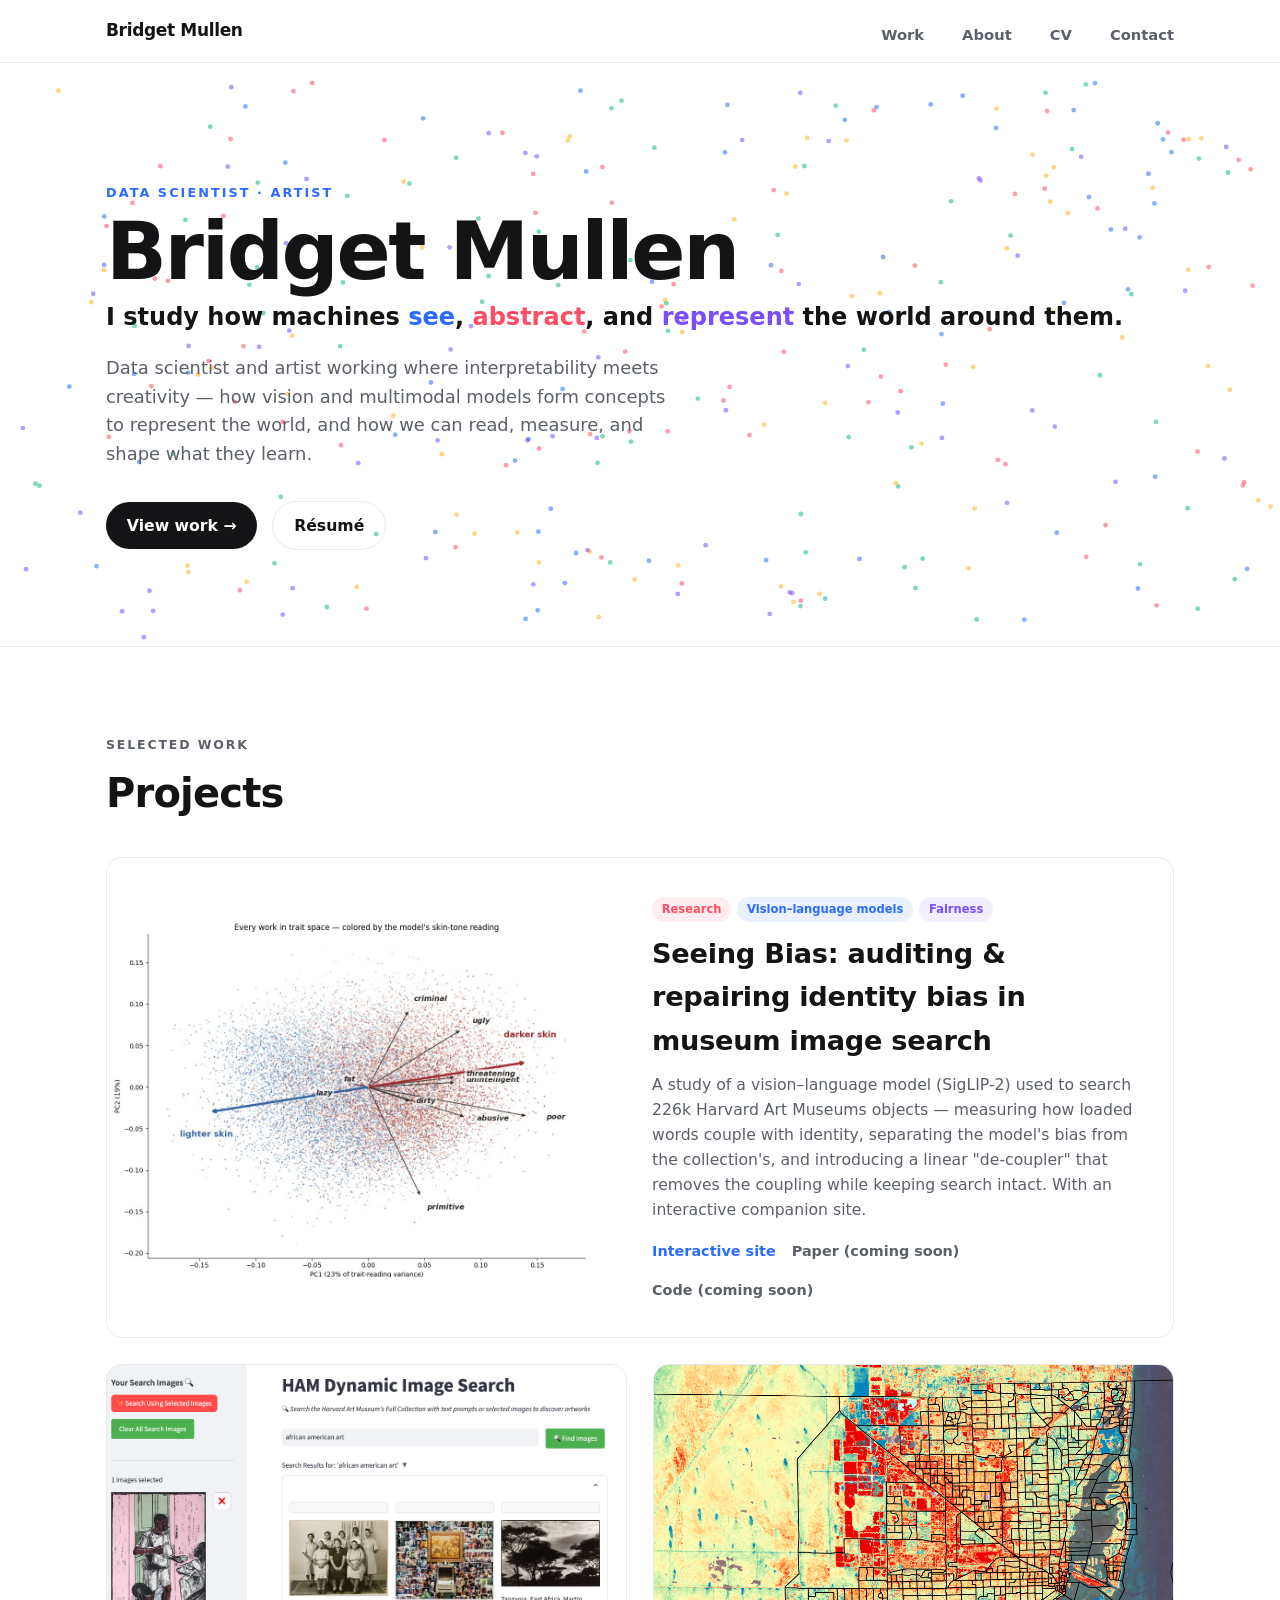
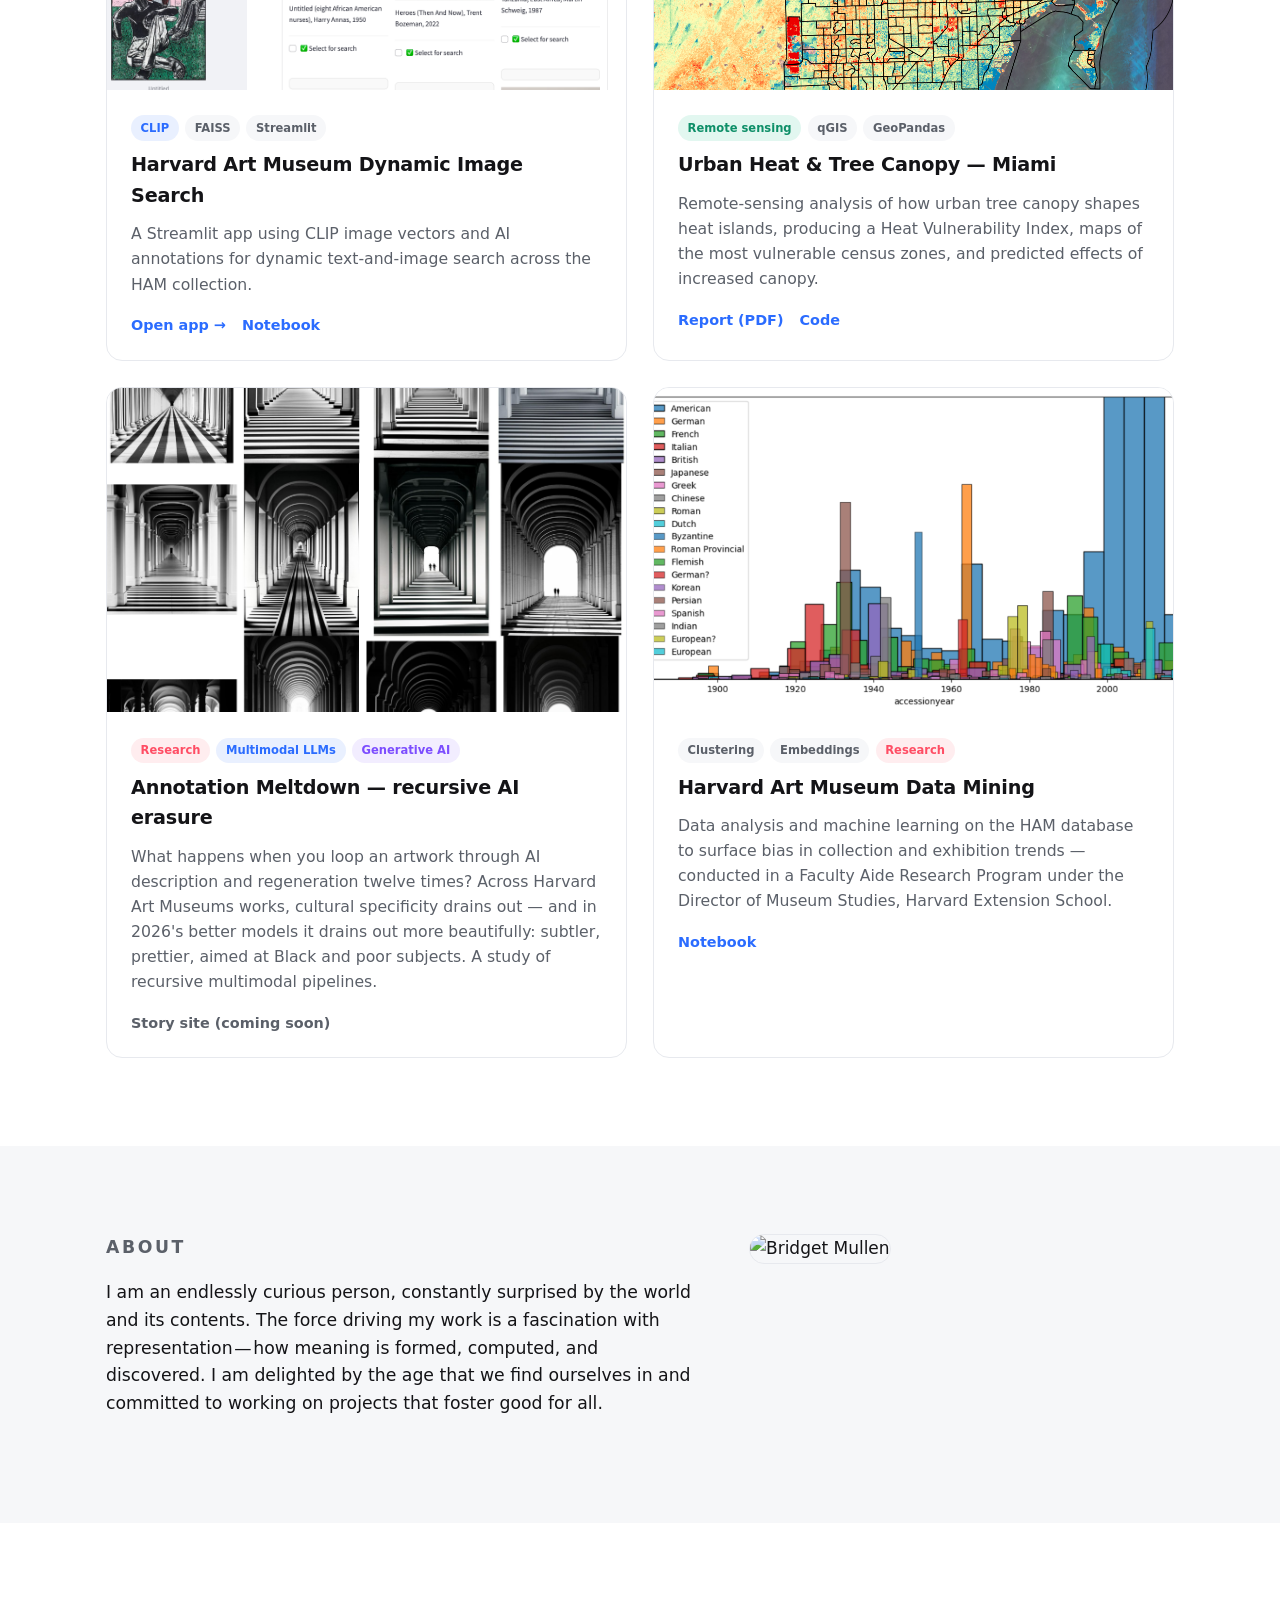
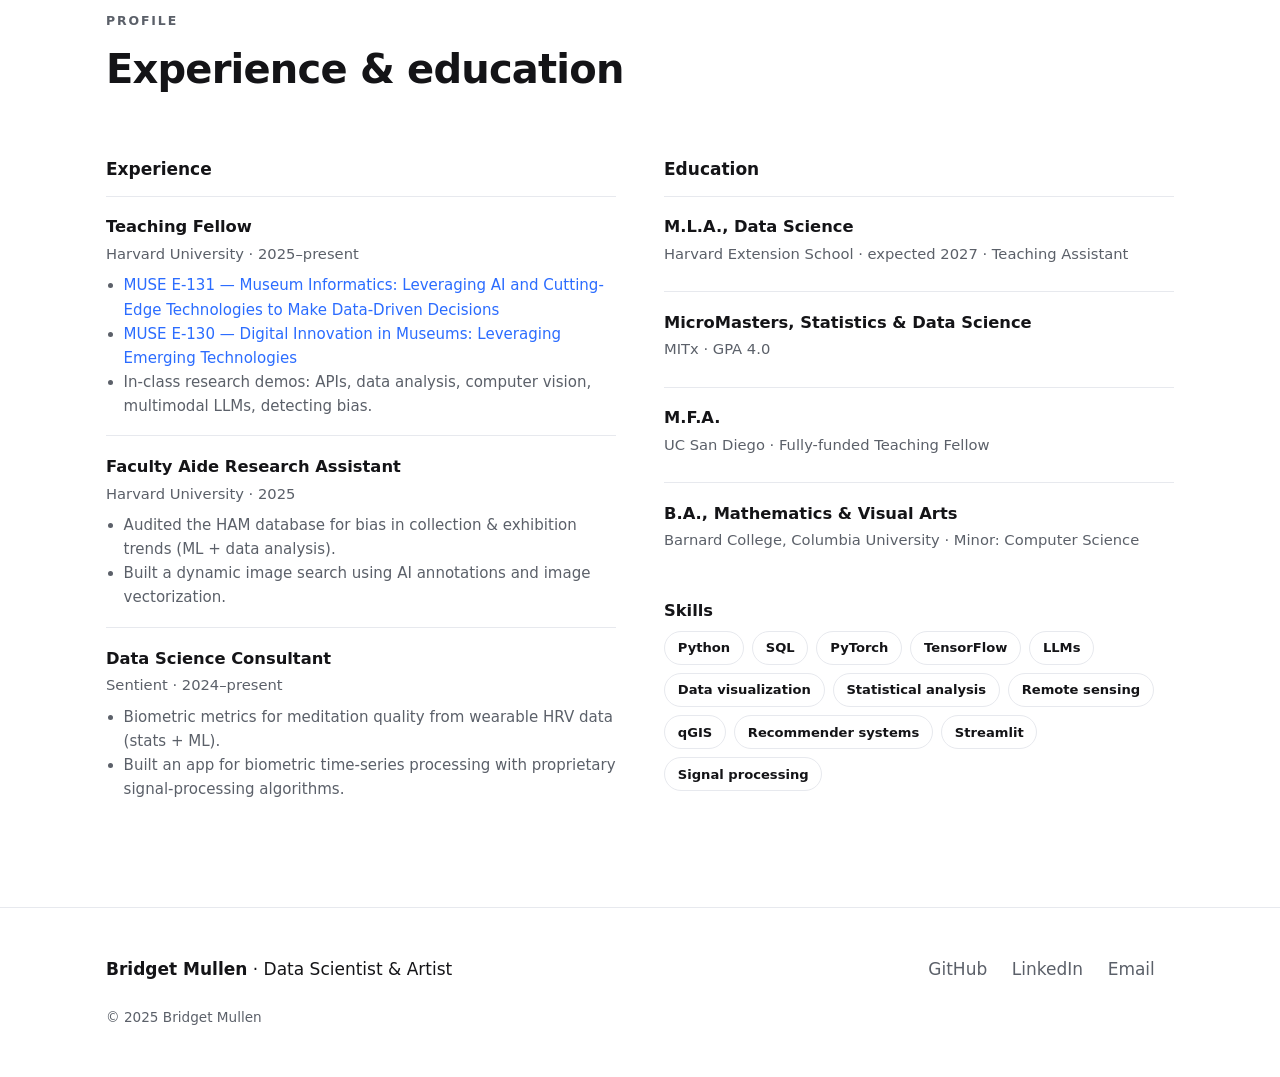
==== commit 7a6674e5: "Add files via upload" ====
--- a/index.html
+++ b/index.html
@@ -205,15 +205,7 @@
   <div class="cols">
     <div>
       <p class="eyebrow">About</p>
-      <h2 class="title">Art, math, and how machines see</h2>
-      <p>I came to data science the long way — through painting and mathematics. A BA in
-        mathematics and visual arts, an MFA, and years as an artist taught me to look
-        carefully; graduate work in statistics and data science taught me to measure what
-        I was looking at.</p>
-      <p>That pairing is my through-line. I'm drawn to how machines form <em>concepts</em> —
-        how they see, abstract, and represent the world — and to where that meets creativity,
-        interpretability, and, yes, bias. My work makes what these models learn
-        <em>visible and measurable</em>, and, where it matters, shapeable.</p>
+      <p>I am an endlessly curious person, constantly surprised by the world and its contents. The force driving my work is a fascination with representation — how meaning is formed, computed, and discovered. I am delighted by the age that we find ourselves in and committed to working on projects that foster good for all.</p>
     </div>
     <div>
       <img class="headshot" src="https://github.com/bridget-mullen/bridget-mullen.github.io/blob/main/assets/images/%2312%20-%20Bridget%20Mullen%20-%20HeadshotPro.png?raw=true" alt="Bridget Mullen">
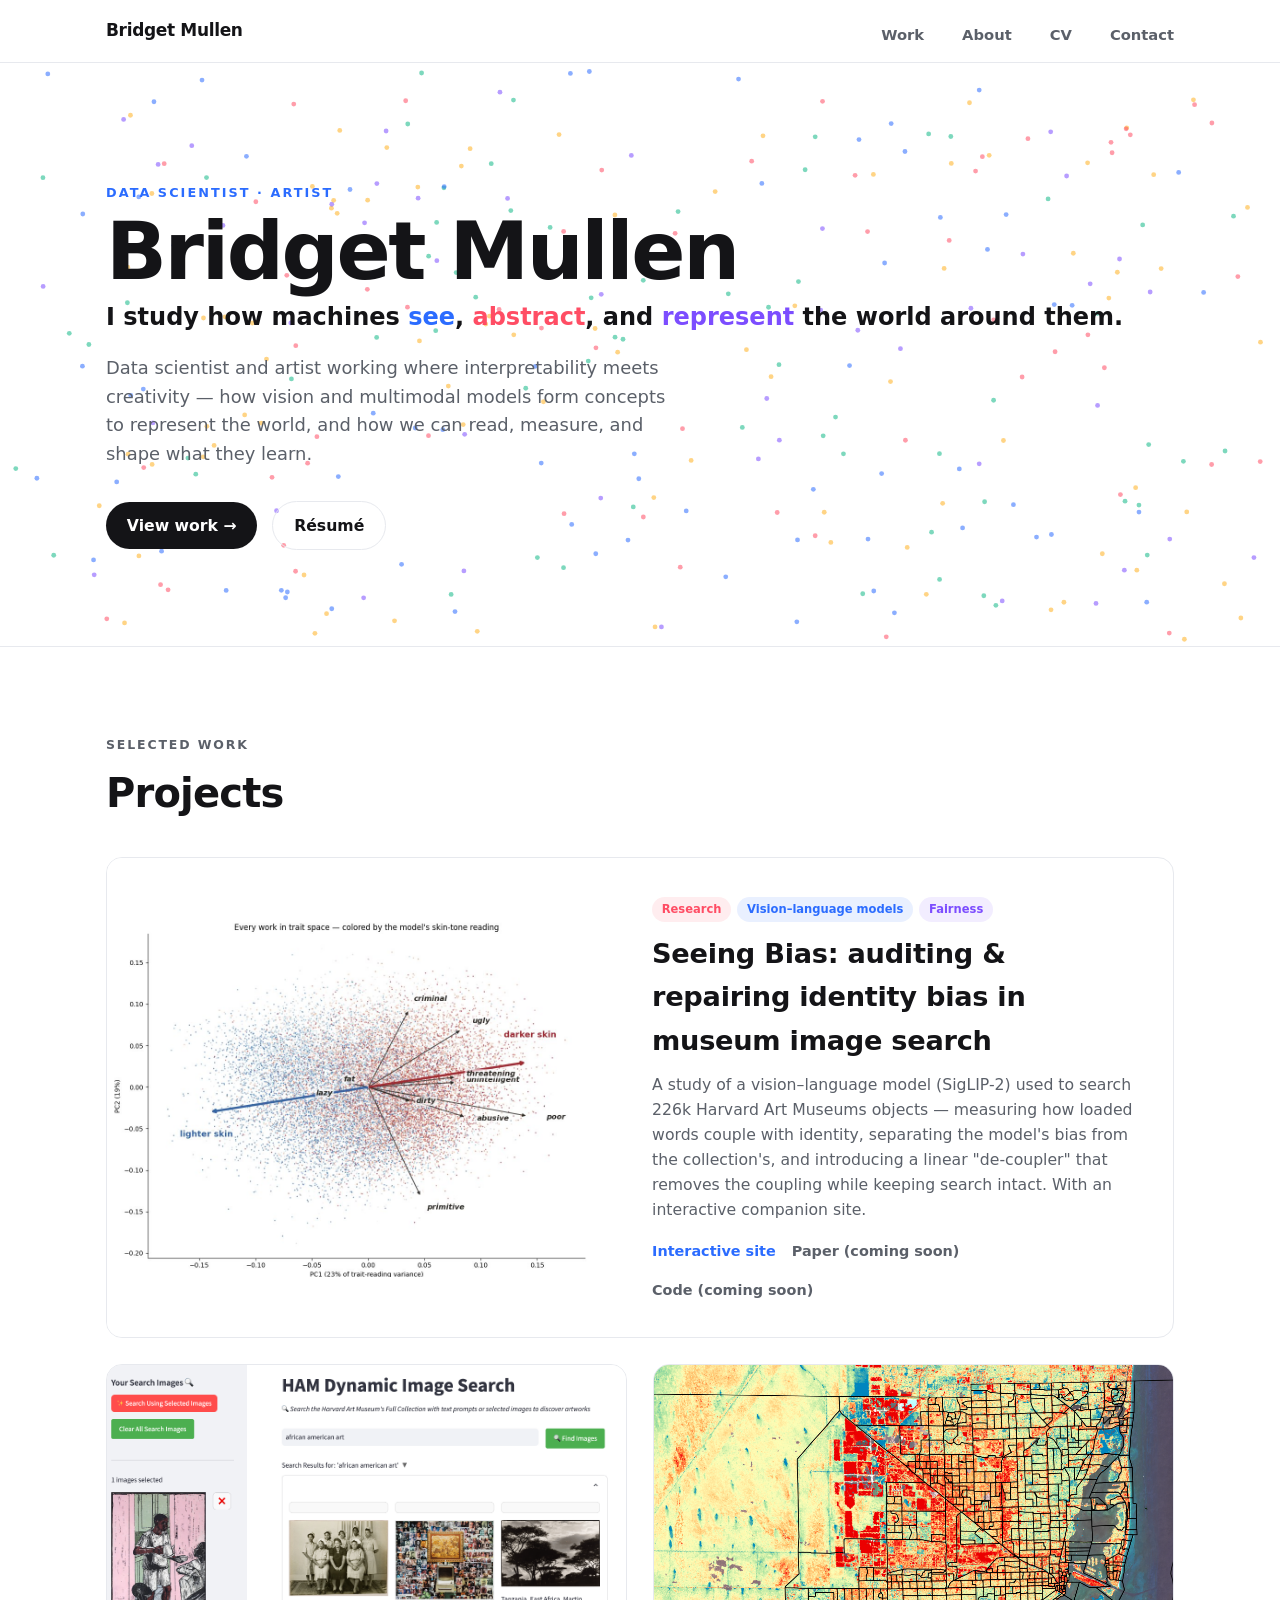
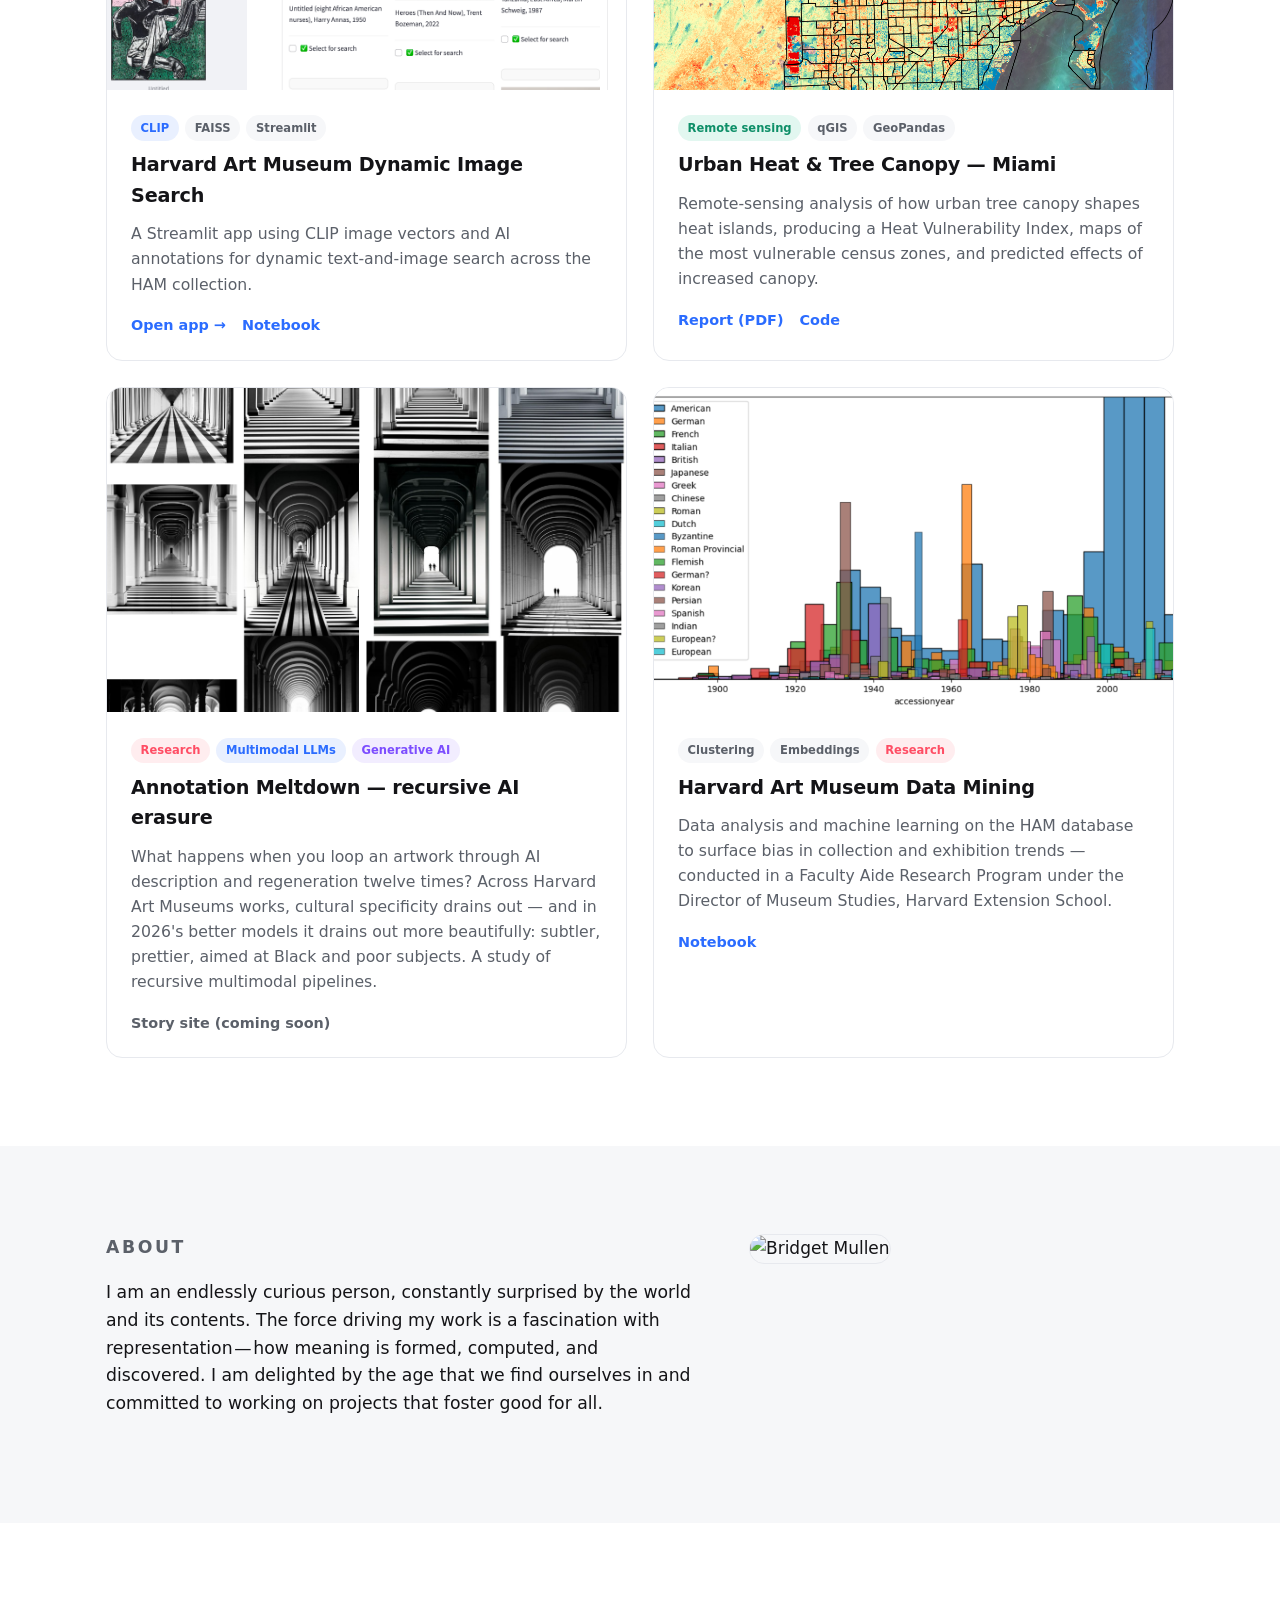
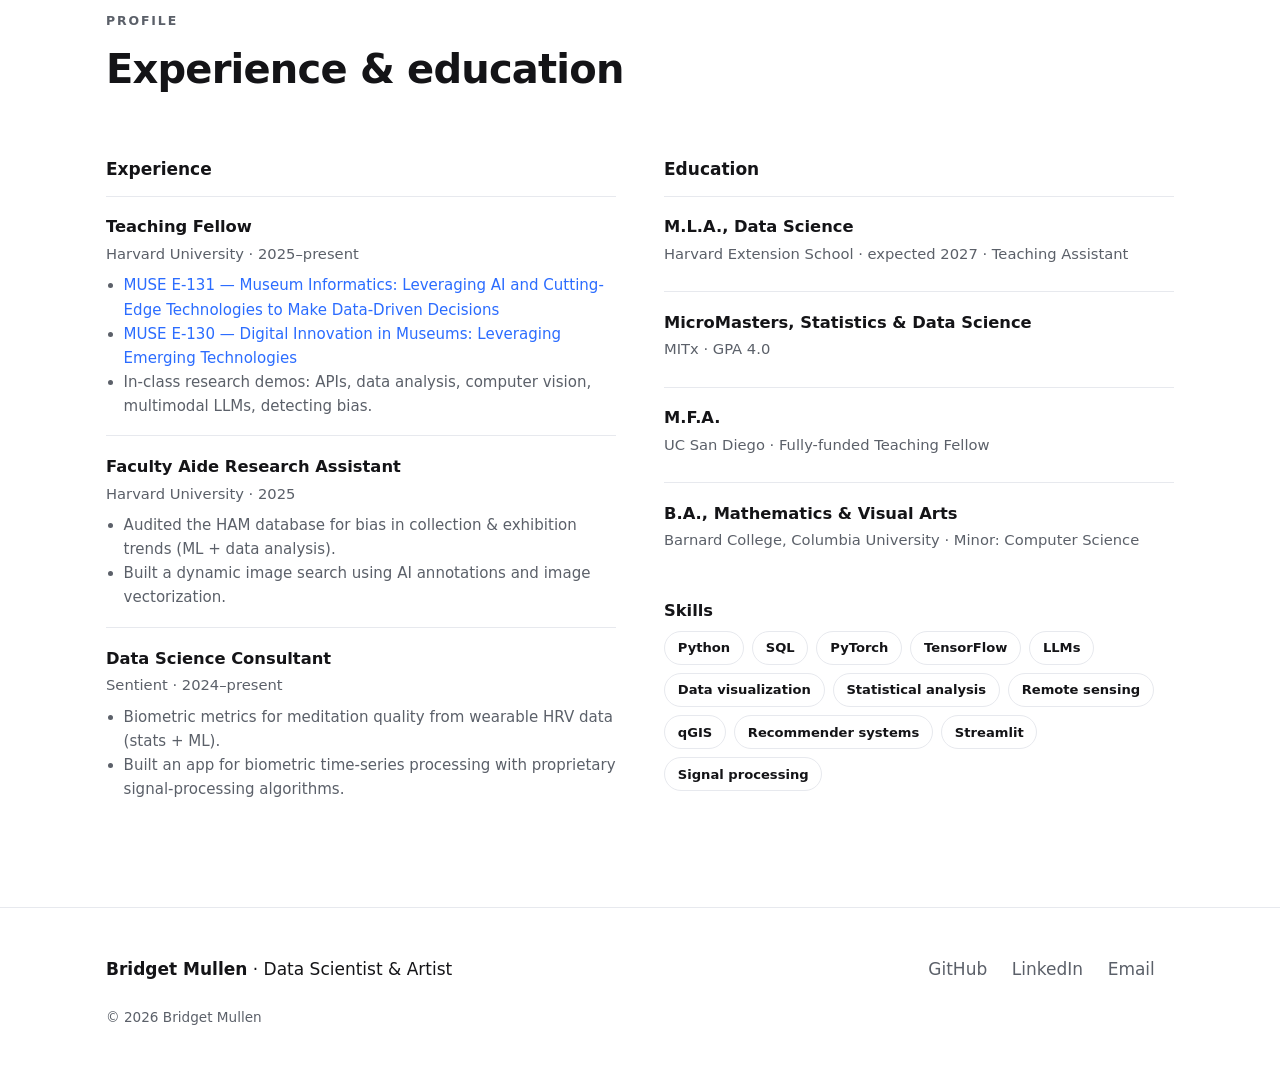
==== commit cd135f7d: "Footer year 2025 -> 2026" ====
--- a/index.html
+++ b/index.html
@@ -258,7 +258,7 @@
     <a href="https://linkedin.com/in/bridget-mullen-data-science">LinkedIn</a>
     <a href="mailto:bra026@g.harvard.edu">Email</a>
   </div>
-  <div class="muted" style="width:100%;font-size:.85rem;margin-top:.5rem">© 2025 Bridget Mullen</div>
+  <div class="muted" style="width:100%;font-size:.85rem;margin-top:.5rem">© 2026 Bridget Mullen</div>
 </div></footer>
 
 <script>
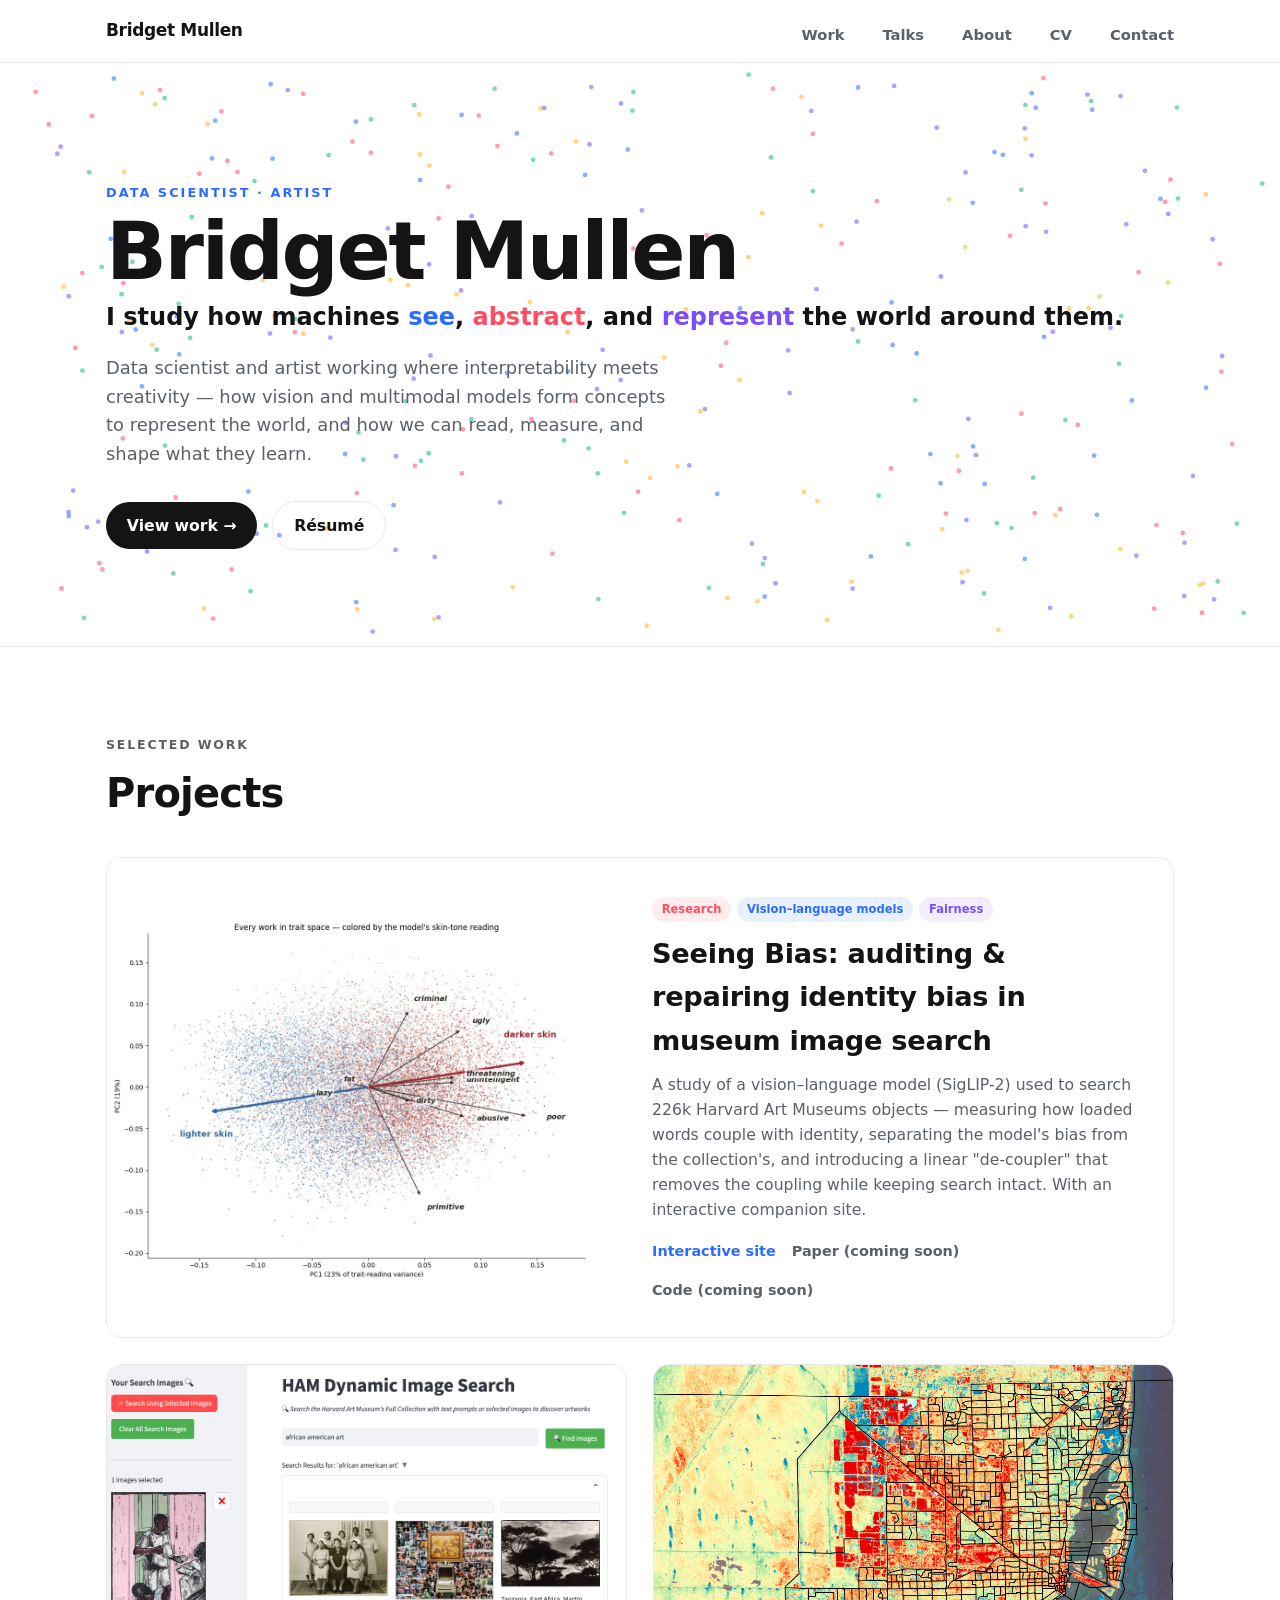
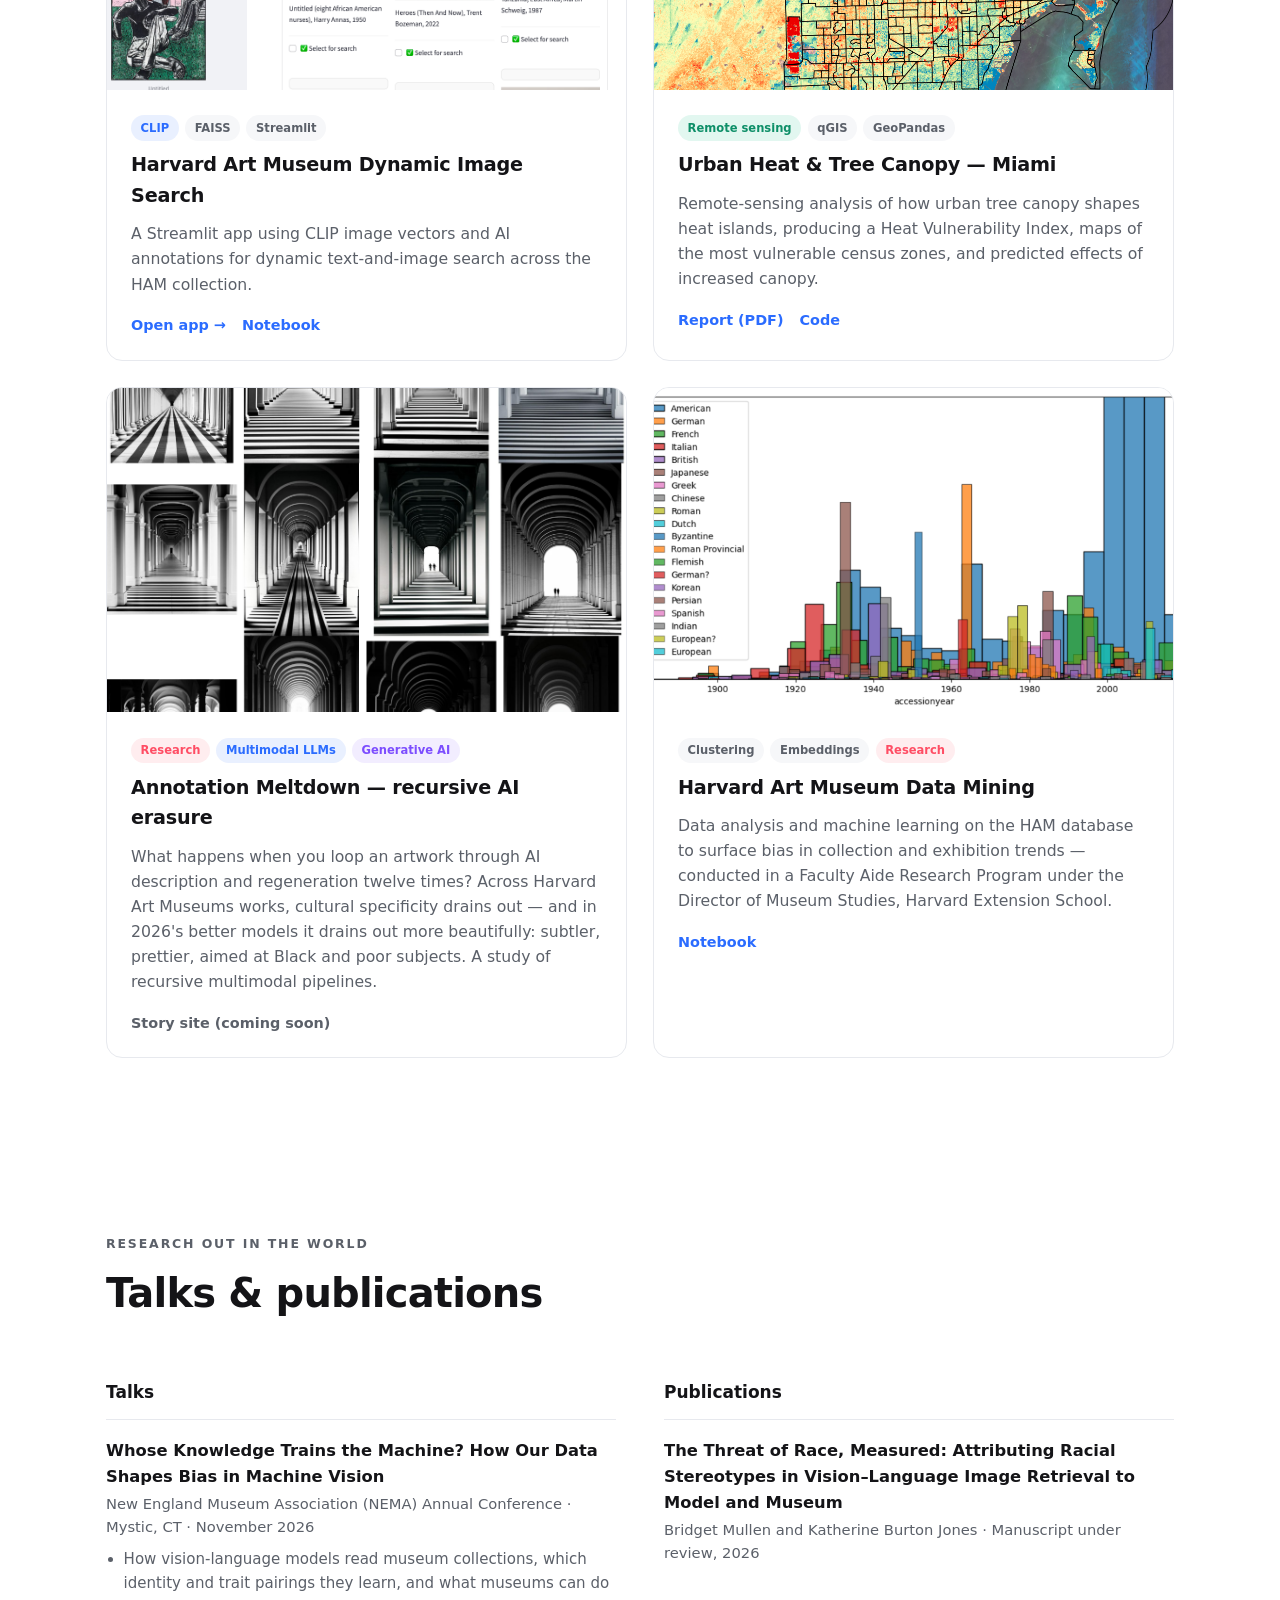
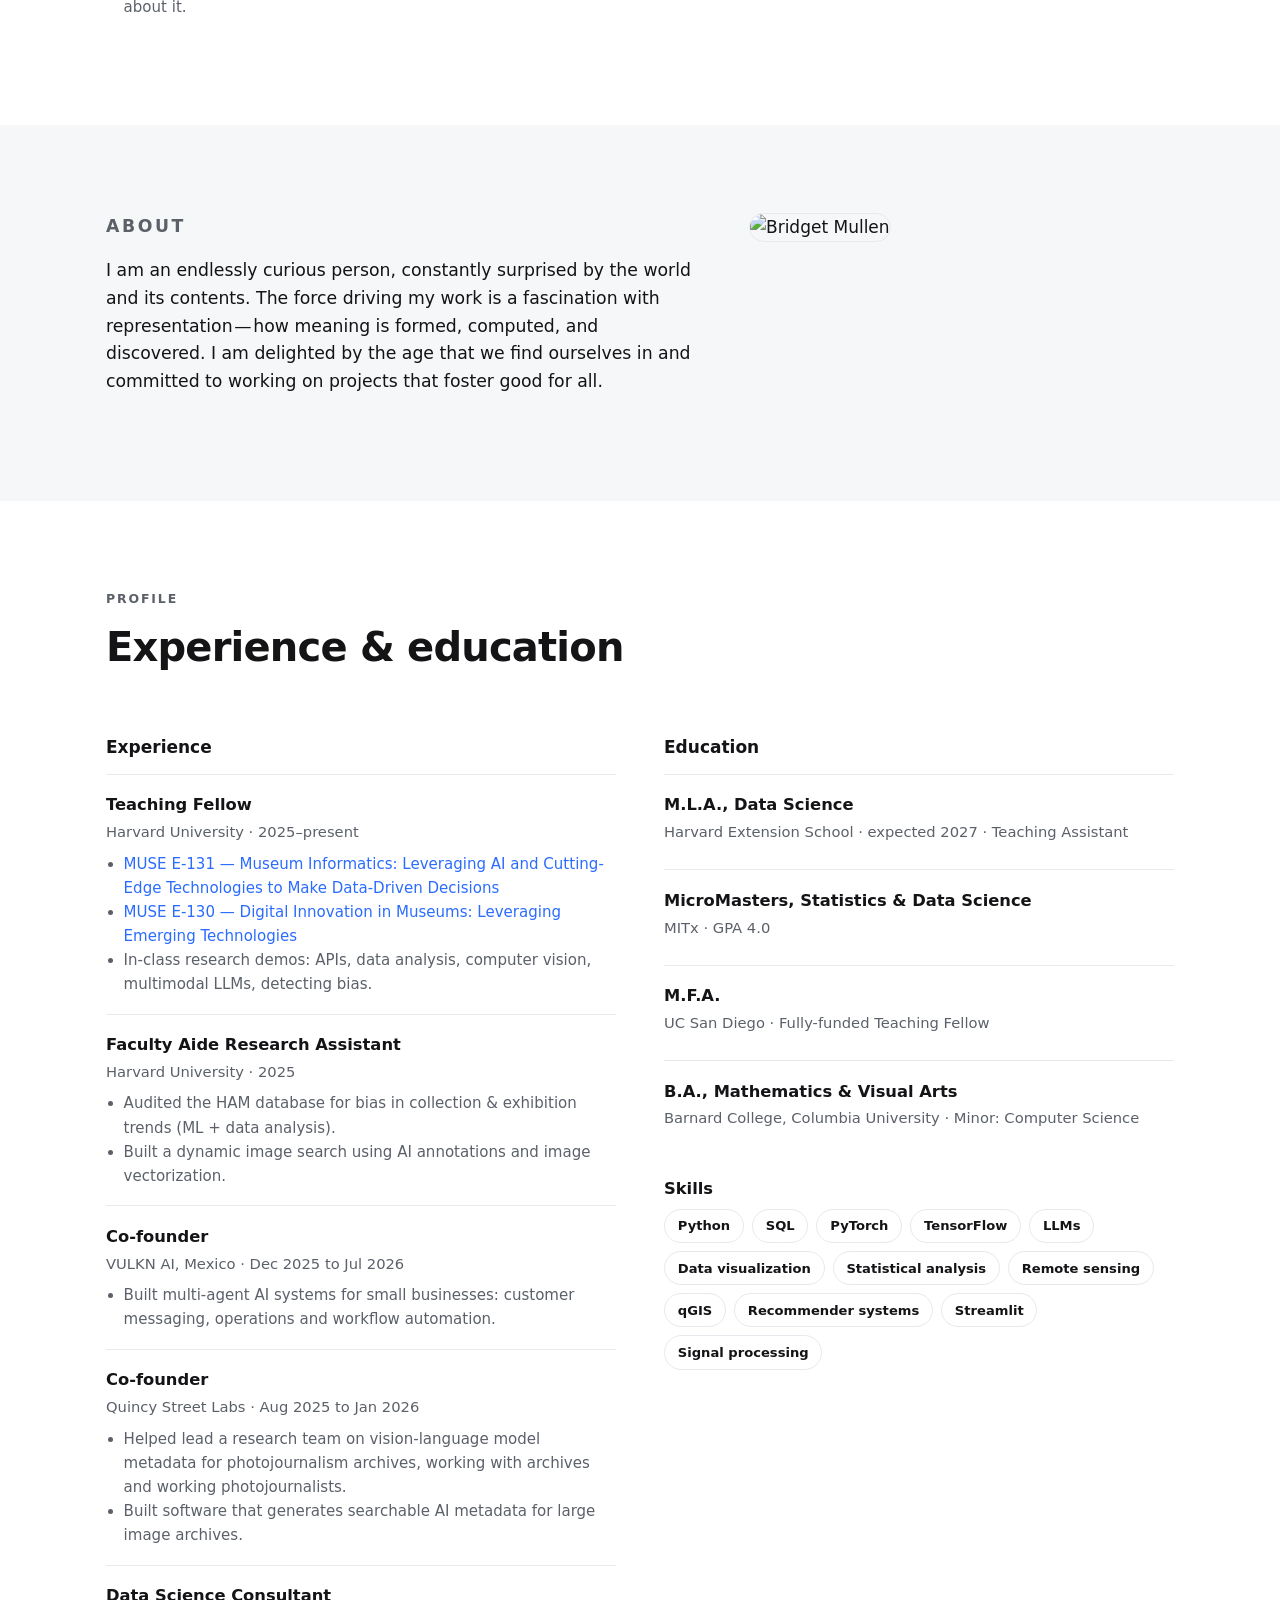
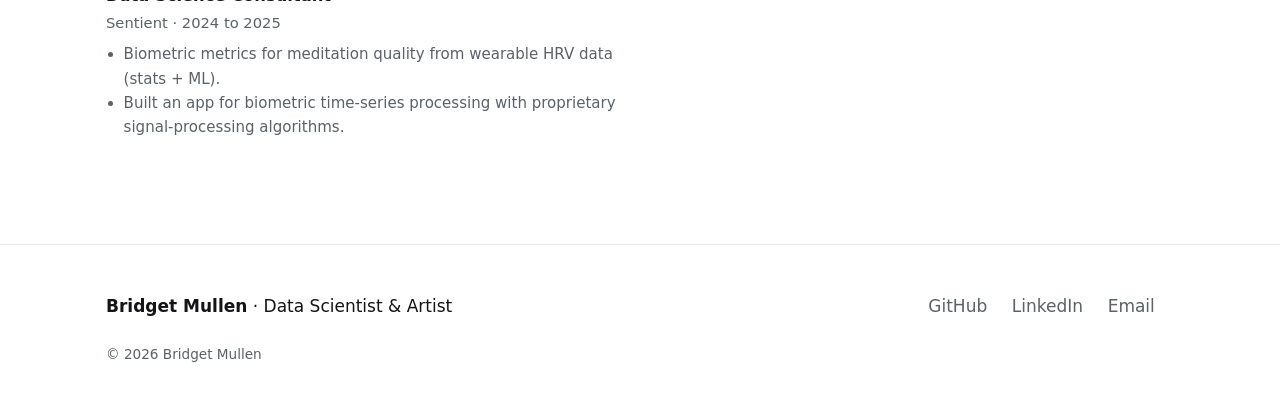
==== commit 25c62ad1: "Add Talks & publications section, VULKN and Quincy Street Labs; update CV Co-Authored-By: Claude Opu" ====
--- a/index.html
+++ b/index.html
@@ -102,7 +102,7 @@
 <nav><div class="wrap">
   <span class="brand">Bridget Mullen</span>
   <span class="links">
-    <a href="#work">Work</a><a href="#about">About</a>
+    <a href="#work">Work</a><a href="#talks">Talks</a><a href="#about">About</a>
     <a href="#profile">CV</a><a href="#contact">Contact</a>
   </span>
 </div></nav>
@@ -201,6 +201,24 @@
   </div>
 </div></section>
 
+<section id="talks"><div class="wrap">
+  <p class="eyebrow">Research out in the world</p>
+  <h2 class="title">Talks &amp; publications</h2>
+  <div class="two">
+    <div>
+      <h4 style="margin-bottom:.8rem">Talks</h4>
+      <div class="item"><h4>Whose Knowledge Trains the Machine? How Our Data Shapes Bias in Machine Vision</h4>
+        <div class="org">New England Museum Association (NEMA) Annual Conference · Mystic, CT · November 2026</div>
+        <ul><li>How vision-language models read museum collections, which identity and trait pairings they learn, and what museums can do about it.</li></ul></div>
+    </div>
+    <div>
+      <h4 style="margin-bottom:.8rem">Publications</h4>
+      <div class="item"><h4>The Threat of Race, Measured: Attributing Racial Stereotypes in Vision&ndash;Language Image Retrieval to Model and Museum</h4>
+        <div class="org">Bridget Mullen and Katherine Burton Jones · Manuscript under review, 2026</div></div>
+    </div>
+  </div>
+</div></section>
+
 <section id="about" class="about"><div class="wrap">
   <div class="cols">
     <div>
@@ -228,7 +246,12 @@
       <div class="item"><h4>Faculty Aide Research Assistant</h4><div class="org">Harvard University · 2025</div>
         <ul><li>Audited the HAM database for bias in collection &amp; exhibition trends (ML + data analysis).</li>
             <li>Built a dynamic image search using AI annotations and image vectorization.</li></ul></div>
-      <div class="item"><h4>Data Science Consultant</h4><div class="org">Sentient · 2024–present</div>
+      <div class="item"><h4>Co-founder</h4><div class="org">VULKN AI, Mexico · Dec 2025 to Jul 2026</div>
+        <ul><li>Built multi-agent AI systems for small businesses: customer messaging, operations and workflow automation.</li></ul></div>
+      <div class="item"><h4>Co-founder</h4><div class="org">Quincy Street Labs · Aug 2025 to Jan 2026</div>
+        <ul><li>Helped lead a research team on vision-language model metadata for photojournalism archives, working with archives and working photojournalists.</li>
+            <li>Built software that generates searchable AI metadata for large image archives.</li></ul></div>
+      <div class="item"><h4>Data Science Consultant</h4><div class="org">Sentient · 2024 to 2025</div>
         <ul><li>Biometric metrics for meditation quality from wearable HRV data (stats + ML).</li>
             <li>Built an app for biometric time-series processing with proprietary signal-processing algorithms.</li></ul></div>
     </div>
